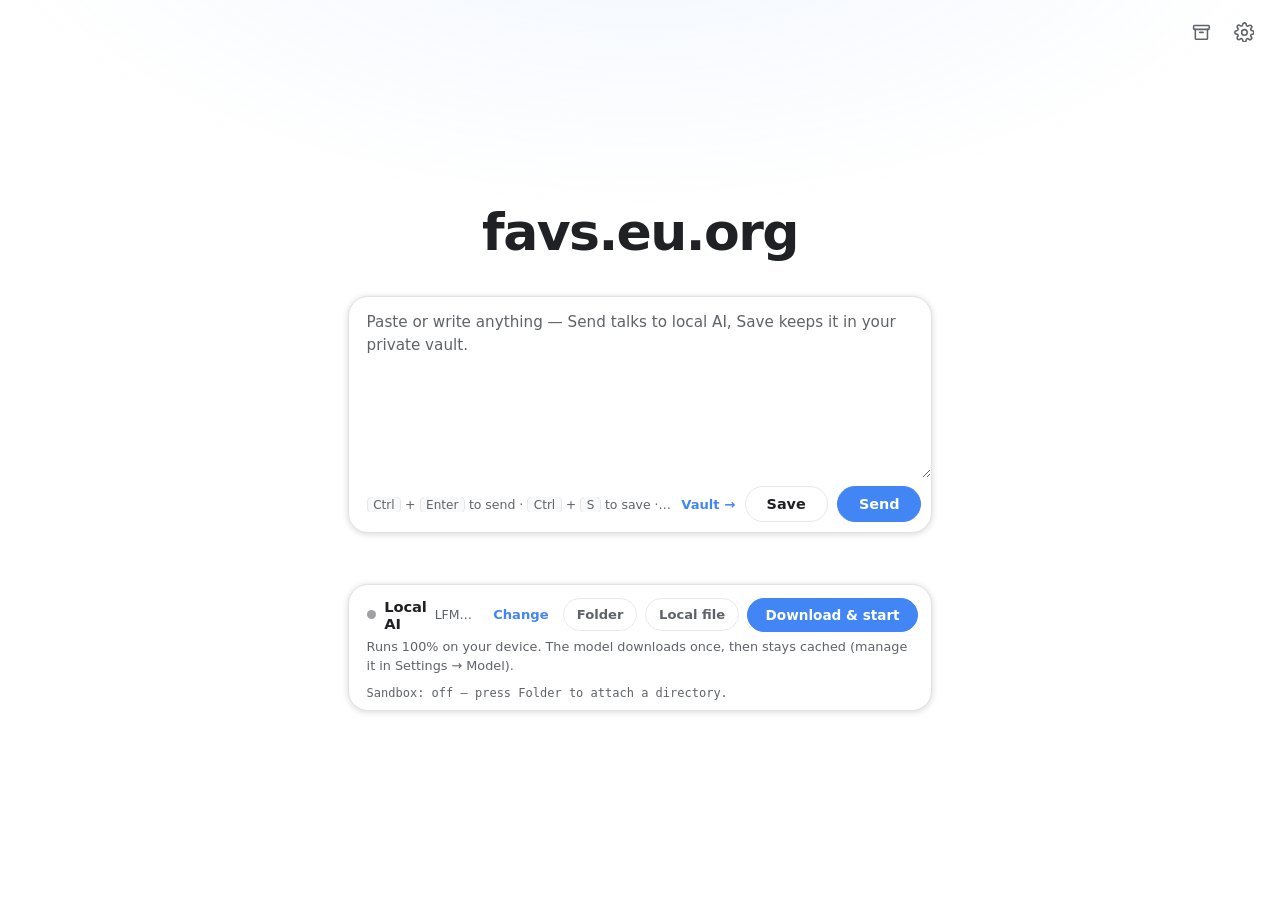
==== index.html @ a2b136e7 "Model cache manager in Settings plus local .gguf file loading" ====
<!DOCTYPE html>
<html lang="en">
<head>
<meta charset="UTF-8">
<meta name="viewport" content="width=device-width, initial-scale=1.0">
<title>FAVS</title>
<meta name="color-scheme" content="light dark">
<meta name="description" content="FAVS — private pastebin with vault and local-only AI. Everything stays in your browser.">
<meta name="theme-color" media="(prefers-color-scheme: light)" content="#ffffff">
<meta name="theme-color" media="(prefers-color-scheme: dark)" content="#202124">
<link rel="manifest" href="manifest.webmanifest">
<link rel="apple-touch-icon" href="icons/icon-192.png">
<link rel="icon" href="data:image/svg+xml,%3Csvg xmlns='http://www.w3.org/2000/svg' viewBox='0 0 32 32'%3E%3Crect width='32' height='32' rx='8' fill='%234285f4'/%3E%3Ctext x='16' y='22' font-family='system-ui,sans-serif' font-size='18' font-weight='700' fill='white' text-anchor='middle'%3EF%3C/text%3E%3C/svg%3E">
<script>
  // Apply saved theme before CSS to avoid a flash. Keep in sync with app.js.
  try {
    var s = JSON.parse(localStorage.getItem('favs.settings.v1') || '{}');
    if (s.theme === 'light' || s.theme === 'dark') document.documentElement.setAttribute('data-theme', s.theme);
  } catch (e) {}
</script>
<link rel="stylesheet" href="styles.css?v=9">
</head>
<body class="home">
  <div class="topbar">
    <a class="icon-btn" href="vault.html" title="Vault — saved clips" aria-label="Vault — saved clips"><svg viewBox="0 0 24 24" fill="none" stroke="currentColor" stroke-width="1.8" stroke-linecap="round" stroke-linejoin="round" aria-hidden="true"><rect x="3" y="4" width="18" height="4.5" rx="1"/><path d="M5 8.5V19a1 1 0 0 0 1 1h12a1 1 0 0 0 1-1V8.5"/><path d="M10 12h4"/></svg></a>
    <a class="icon-btn" href="settings.html" title="Settings" aria-label="Settings"><svg viewBox="0 0 24 24" fill="none" stroke="currentColor" stroke-width="1.8" stroke-linecap="round" stroke-linejoin="round" aria-hidden="true"><circle cx="12" cy="12" r="3.2"/><path d="M19.4 15a1.7 1.7 0 0 0 .34 1.87l.06.06a2 2 0 1 1-2.83 2.83l-.06-.06a1.7 1.7 0 0 0-1.87-.34 1.7 1.7 0 0 0-1 1.55V21a2 2 0 1 1-4 0v-.09a1.7 1.7 0 0 0-1.11-1.55 1.7 1.7 0 0 0-1.87.34l-.06.06a2 2 0 1 1-2.83-2.83l.06-.06A1.7 1.7 0 0 0 4.6 15a1.7 1.7 0 0 0-1.55-1H3a2 2 0 1 1 0-4h.09A1.7 1.7 0 0 0 4.6 8.89a1.7 1.7 0 0 0-.34-1.87l-.06-.06a2 2 0 1 1 2.83-2.83l.06.06a1.7 1.7 0 0 0 1.87.34h.11A1.7 1.7 0 0 0 10.11 3V3a2 2 0 1 1 4 0v.09c0 .68.4 1.3 1 1.55.62.26 1.34.11 1.87-.34l.06-.06a2 2 0 1 1 2.83 2.83l-.06.06a1.7 1.7 0 0 0-.34 1.87v.11c.26.62.88 1 1.55 1H21a2 2 0 1 1 0 4h-.09c-.68 0-1.3.4-1.51 1Z"/></svg></a>
  </div>
  <h1 class="site-title" id="siteTitle">favs.eu.org</h1>
  <section class="composer" aria-label="Text box">
    <textarea id="composerInput" rows="7" placeholder="Paste or write anything — Send talks to local AI, Save keeps it in your private vault." aria-label="Text box"></textarea>
    <div class="composer-foot">
      <span class="composer-hint"><kbd>Ctrl</kbd> + <kbd>Enter</kbd> to send &middot; <kbd>Ctrl</kbd> + <kbd>S</kbd> to save &middot; images &amp; files can be pasted too</span>
      <a class="composer-open" id="vaultOpen" href="vault.html">Vault &rarr;</a>
      <button type="button" class="composer-btn secondary" id="saveBtn">Save</button>
      <button type="button" class="composer-btn" id="sendBtn">Send</button>
    </div>
  </section>
  <p class="composer-status" id="composerStatus" role="status" aria-live="polite"></p>
  <section class="chat" aria-label="Local AI">
    <div class="chat-head">
      <div class="chat-title">
        <span class="chat-dot" id="chatDot" aria-hidden="true"></span>
        <strong>Local AI</strong>
        <span class="chat-model" id="chatModelLabel">loading…</span>
      </div>
      <div class="chat-head-actions">
        <a class="chat-model-link" href="settings.html#model">Change</a>
        <button type="button" class="chat-clear-btn" id="chatFolder" title="Attach a folder for the coding agent (runs bash locally in a sandbox)">Folder</button>
        <button type="button" class="chat-clear-btn" id="chatClear" hidden>Clear</button>
        <button type="button" class="chat-clear-btn" id="chatLocal" title="Load a .gguf file already on your computer (session only — pick all shards for split models)">Local file</button>
        <button type="button" class="chat-load-btn" id="chatLoad">Download &amp; start</button>
        <input type="file" id="chatLocalFile" accept=".gguf" multiple hidden>
      </div>
    </div>
    <p class="chat-sub" id="chatStatus" role="status" aria-live="polite">Runs 100% on your device. The model downloads once, then stays cached (manage it in Settings → Model).</p>
    <p class="agent-status" id="agentStatus" role="status" aria-live="polite">Sandbox: off — press Folder to attach a directory.</p>
    <div class="agent-term" id="agentTerm" hidden>
      <div class="agent-term-log" id="agentTermLog" aria-live="polite"></div>
      <div class="agent-term-row">
        <span class="agent-term-ps" aria-hidden="true">$</span>
        <input id="agentTermInput" type="text" placeholder="Run bash in the sandbox — no model involved" aria-label="Run bash in the sandbox" autocomplete="off" spellcheck="false">
        <button type="button" id="agentTermRun">Run</button>
      </div>
    </div>
    <div class="chat-progress" id="chatProgress" hidden><span id="chatProgressBar"></span></div>
    <div class="chat-messages" id="chatMessages" aria-live="polite"></div>
  </section>
  <script src="app.js?v=5"></script>
  <script type="module" src="agent.js?v=6"></script>
  <script type="module" src="chat.js?v=12"></script>
</body>
</html>
---- styles.css ----
/* FAVS shared styles — bump ?v= in HTML when editing (see AGENTS.md). */
:root {
  color-scheme: light dark;
  --bg: #ffffff;
  --text: #202124;
  --text-muted: #5f6368;
  --field-bg: #ffffff;
  --field-border: #dfe1e5;
  --field-text: #202124;
  --placeholder: #5f6368;
  --button-bg: #4285f4;
  --button-border: #4285f4;
  --button-text: #ffffff;
  --button-hover: #3367d6;
  --shadow: 0 1px 6px rgba(32, 33, 36, 0.18);
  --shadow-lg: 0 8px 28px rgba(32, 33, 36, 0.18);
  --focus-border: #4285f4;
  --focus-ring: rgba(66, 133, 244, 0.25);
  --card-bg: #f8f9fa;
  --card-border: #e6e8eb;
  --tile-bg: #ffffff;
  --tile-bg-hover: #eceef1;
  --tile-shadow: 0 2px 8px rgba(60, 64, 67, 0.2);
  --accent: #4285f4;
  --radius-pill: 999px;
  --ease: cubic-bezier(0.2, 0, 0, 1);
}

@media (prefers-color-scheme: dark) {
  :root {
    --bg: #202124;
    --text: #e8eaed;
    --text-muted: #9aa0a6;
    --field-bg: #303134;
    --field-border: #5f6368;
    --field-text: #e8eaed;
    --placeholder: #9aa0a6;
    --button-bg: #8ab4f8;
    --button-border: #8ab4f8;
    --button-text: #202124;
    --button-hover: #aecbfa;
    --shadow: 0 1px 6px rgba(0, 0, 0, 0.5);
    --shadow-lg: 0 12px 32px rgba(0, 0, 0, 0.5);
    --focus-border: #8ab4f8;
    --focus-ring: rgba(138, 180, 248, 0.28);
    --card-bg: #303134;
    --card-border: #5f6368;
    --tile-bg: #3b3c40;
    --tile-bg-hover: #4c4d52;
    --tile-shadow: 0 2px 8px rgba(0, 0, 0, 0.45);
    --accent: #8ab4f8;
  }
}

/* Explicit overrides win over system preference. */
html[data-theme="light"] {
  color-scheme: light;
  --bg: #ffffff;
  --text: #202124;
  --text-muted: #5f6368;
  --field-bg: #ffffff;
  --field-border: #dfe1e5;
  --field-text: #202124;
  --placeholder: #5f6368;
  --button-bg: #4285f4;
  --button-border: #4285f4;
  --button-text: #ffffff;
  --button-hover: #3367d6;
  --shadow: 0 1px 6px rgba(32, 33, 36, 0.18);
  --shadow-lg: 0 8px 28px rgba(32, 33, 36, 0.18);
  --focus-border: #4285f4;
  --focus-ring: rgba(66, 133, 244, 0.25);
  --card-bg: #f8f9fa;
  --card-border: #e6e8eb;
  --tile-bg: #ffffff;
  --tile-bg-hover: #eceef1;
  --tile-shadow: 0 2px 8px rgba(60, 64, 67, 0.2);
  --accent: #4285f4;
}

html[data-theme="dark"] {
  color-scheme: dark;
  --bg: #202124;
  --text: #e8eaed;
  --text-muted: #9aa0a6;
  --field-bg: #303134;
  --field-border: #5f6368;
  --field-text: #e8eaed;
  --placeholder: #9aa0a6;
  --button-bg: #8ab4f8;
  --button-border: #8ab4f8;
  --button-text: #202124;
  --button-hover: #aecbfa;
  --shadow: 0 1px 6px rgba(0, 0, 0, 0.5);
  --shadow-lg: 0 12px 32px rgba(0, 0, 0, 0.5);
  --focus-border: #8ab4f8;
  --focus-ring: rgba(138, 180, 248, 0.28);
  --card-bg: #303134;
  --card-border: #5f6368;
  --tile-bg: #3b3c40;
  --tile-bg-hover: #4c4d52;
  --tile-shadow: 0 2px 8px rgba(0, 0, 0, 0.45);
  --accent: #8ab4f8;
}

* { box-sizing: border-box; }

html, body { height: 100%; }

html { background-color: #ffffff; }

@media (prefers-color-scheme: dark) {
  html { background-color: #202124; }
}

html[data-theme="light"] { background-color: #ffffff; }
html[data-theme="dark"] { background-color: #202124; }

body {
  font-family: system-ui, -apple-system, "Segoe UI", Roboto, "Helvetica Neue", Arial, sans-serif;
  margin: 0;
  background-color: var(--bg);
  color: var(--text);
  -webkit-font-smoothing: antialiased;
  text-rendering: optimizeLegibility;
}

button, input, select { font: inherit; }

:focus-visible {
  outline: 2px solid var(--focus-border);
  outline-offset: 2px;
}

/* ---- Main (start) page ---- */
.home {
  display: flex;
  flex-direction: column;
  align-items: center;
  justify-content: center;
  min-height: 100vh;
  min-height: 100dvh;
  padding: 4rem 1rem 3rem;
  position: relative;
  overflow-x: clip;
}

.home::before {
  content: "";
  position: fixed;
  inset: 0;
  pointer-events: none;
  background: radial-gradient(60rem 30rem at 50% -8rem, rgba(66, 133, 244, 0.09), transparent 70%);
  z-index: 0;
}

html[data-theme="dark"] .home::before,
html:not([data-theme]) .home::before {
  background: radial-gradient(60rem 30rem at 50% -8rem, rgba(138, 180, 248, 0.12), transparent 70%);
}

@media (prefers-color-scheme: dark) {
  html:not([data-theme]) .home::before {
    background: radial-gradient(60rem 30rem at 50% -8rem, rgba(138, 180, 248, 0.12), transparent 70%);
  }
}

.home > * { position: relative; z-index: 1; }

.topbar {
  position: fixed;
  top: 0;
  right: 0;
  display: flex;
  align-items: center;
  gap: 0.15rem;
  padding: 0.75rem 1rem;
}

.icon-btn {
  display: inline-flex;
  align-items: center;
  justify-content: center;
  width: 2.5rem;
  height: 2.5rem;
  border-radius: 50%;
  border: 1px solid transparent;
  background: transparent;
  color: var(--text-muted);
  text-decoration: none;
  cursor: pointer;
  transition: background 0.18s var(--ease), border-color 0.18s var(--ease), color 0.18s var(--ease), transform 0.18s var(--ease);
}

.icon-btn:hover {
  background: var(--card-bg);
  border-color: var(--card-border);
  color: var(--text);
  transform: rotate(24deg);
}

.icon-btn:active { transform: rotate(24deg) scale(0.94); }

.icon-btn svg {
  width: 1.3rem;
  height: 1.3rem;
  display: block;
}

.site-title {
  font-size: clamp(2.4rem, 6vw, 3.25rem);
  margin: 0 0 1.75rem;
  font-weight: 750;
  letter-spacing: -0.03em;
  line-height: 1.05;
  color: var(--text);
  text-align: center;
  text-wrap: balance;
}

.search-row {
  display: flex;
  align-items: stretch;
  width: min(92vw, 584px);
  background: var(--field-bg);
  border: 1px solid var(--field-border);
  border-radius: var(--radius-pill);
  box-shadow: var(--shadow);
  overflow: clip;
  transition: border-color 0.18s var(--ease), box-shadow 0.18s var(--ease);
}

.search-row:hover { box-shadow: var(--shadow-lg); }

.search-row:focus-within {
  border-color: var(--focus-border);
  box-shadow: var(--shadow-lg), 0 0 0 4px var(--focus-ring);
}

.search-icon {
  display: inline-flex;
  align-items: center;
  padding-left: 1.15rem;
  padding-right: 0.15rem;
  color: var(--placeholder);
  flex: none;
}

.search-icon svg { width: 1.1rem; height: 1.1rem; display: block; }

.search-row input {
  flex: 1;
  min-width: 0;
  padding: 0.85rem 1rem 0.85rem 0.65rem;
  font-size: 1rem;
  color: var(--field-text);
  background: transparent;
  border: none;
  outline: none;
}

.search-row input:focus { outline: none; }
.search-row input:focus-visible { outline: none; }

.search-row input::placeholder { color: var(--placeholder); opacity: 1; }

.engine-select {
  border: none;
  border-left: 1px solid var(--field-border);
  background: transparent;
  color: var(--text-muted);
  font-size: 0.9rem;
  font-weight: 500;
  padding: 0 0.75rem;
  margin: 0.45rem 0;
  max-width: 8.5rem;
  outline: none;
  cursor: pointer;
}

.engine-select:hover { color: var(--field-text); }

.engine-select[hidden] { display: none; }

.search-row button {
  padding: 0 1.5rem;
  margin: 0.3rem 0.3rem 0.3rem 0.25rem;
  border: 1px solid var(--button-border);
  background: var(--button-bg);
  color: var(--button-text);
  border-radius: var(--radius-pill);
  cursor: pointer;
  font-size: 0.95rem;
  font-weight: 600;
  letter-spacing: 0.01em;
  white-space: nowrap;
  transition: background 0.18s var(--ease), transform 0.12s var(--ease), filter 0.18s var(--ease);
}

.search-row button:hover { background: var(--button-hover); border-color: var(--button-hover); }
.search-row button:active { transform: scale(0.97); }

.bookmarks {
  display: flex;
  flex-wrap: wrap;
  justify-content: center;
  align-items: flex-start;
  gap: 1rem 0.5rem;
  width: min(92vw, 760px);
  margin-top: 2rem;
  --bookmark-icon-size: 32px;
  --bookmark-text-size: 12px;
}

.bookmark-wrap {
  position: relative;
}

.bookmark {
  display: flex;
  flex-direction: column;
  align-items: center;
  gap: 0.5rem;
  width: 6rem;
  padding: 0.35rem 0.25rem;
  border-radius: 12px;
  color: var(--text);
  text-decoration: none;
  font-size: var(--bookmark-text-size, 12px);
  font-weight: 400;
  line-height: 1.35;
  text-align: center;
  border: 1px solid transparent;
  background: transparent;
  cursor: pointer;
  font-family: inherit;
  transition: background 0.18s var(--ease), border-color 0.18s var(--ease), transform 0.12s var(--ease);
}

.bookmark:hover {
  background: transparent;
  border-color: transparent;
}

.bookmark:active { transform: scale(0.97); }

.bookmark img {
  width: calc(var(--bookmark-icon-size, 32px) + 28px);
  height: calc(var(--bookmark-icon-size, 32px) + 28px);
  padding: 14px;
  border-radius: 16px;
  background: var(--tile-bg);
  border: none;
  box-shadow: var(--tile-shadow);
  object-fit: contain;
  transition: background 0.18s var(--ease), transform 0.15s var(--ease);
}

.bookmark:hover img { background: var(--tile-bg-hover); }
.bookmark:active img { transform: scale(0.95); }

.bookmark span {
  max-width: 100%;
  display: -webkit-box;
  -webkit-line-clamp: 2;
  -webkit-box-orient: vertical;
  white-space: normal;
  overflow: hidden;
  text-overflow: ellipsis;
  overflow-wrap: break-word;
  min-height: calc(var(--bookmark-text-size, 12px) * 1.35 * 2);
}

.bookmark-add { color: var(--text-muted); }
.bookmark-add:hover { color: var(--text); }

.bookmark-add .bookmark-add-icon {
  display: inline-flex;
  align-items: center;
  justify-content: center;
  width: calc(var(--bookmark-icon-size, 32px) + 28px);
  height: calc(var(--bookmark-icon-size, 32px) + 28px);
  border-radius: 16px;
  background: transparent;
  border: 1.5px dashed var(--card-border);
  font-size: 1.3rem;
  font-weight: 300;
  line-height: 1;
  color: inherit;
  transition: border-color 0.18s var(--ease), background 0.18s var(--ease);
}

.bookmark-add:hover .bookmark-add-icon {
  border-color: var(--accent);
  background: var(--tile-bg);
}

.bookmark-menu {
  position: absolute;
  top: 0;
  right: 10px;
  display: none;
  align-items: center;
  justify-content: center;
  width: 1.6rem;
  height: 1.6rem;
  border-radius: 50%;
  border: 1px solid var(--card-border);
  background: var(--field-bg);
  box-shadow: var(--shadow);
  color: var(--text-muted);
  font-size: 0.85rem;
  line-height: 1;
  cursor: pointer;
  padding: 0;
  transition: color 0.15s var(--ease), transform 0.15s var(--ease);
}

.bookmark-wrap:hover .bookmark-menu,
.bookmark-wrap:focus-within .bookmark-menu { display: inline-flex; }

.bookmark-menu:hover { color: var(--text); transform: scale(1.08); }

/* ---- Bookmark add/edit modal (start page) ---- */
.modal-backdrop {
  position: fixed;
  inset: 0;
  display: flex;
  align-items: center;
  justify-content: center;
  padding: 1rem;
  background: rgba(15, 18, 25, 0.5);
  backdrop-filter: blur(6px);
  -webkit-backdrop-filter: blur(6px);
  z-index: 50;
  animation: backdrop-in 0.2s var(--ease);
}

.modal-backdrop[hidden] { display: none; }

.modal {
  width: min(92vw, 420px);
  background: var(--bg);
  color: var(--text);
  border: 1px solid var(--card-border);
  border-radius: 20px;
  box-shadow: var(--shadow-lg);
  padding: 1.5rem;
  animation: modal-in 0.24s var(--ease);
}

@keyframes backdrop-in { from { opacity: 0; } to { opacity: 1; } }
@keyframes modal-in {
  from { opacity: 0; transform: translateY(10px) scale(0.98); }
  to { opacity: 1; transform: none; }
}

@media (prefers-reduced-motion: reduce) {
  .modal-backdrop, .modal, .bookmark, .icon-btn, .search-row button { animation: none; transition: none; }
}

.modal h2 { margin: 0 0 1.1rem; font-size: 1.15rem; letter-spacing: -0.01em; }

.modal-field { margin-bottom: 1rem; }

.modal-field label {
  display: block;
  font-weight: 600;
  font-size: 0.85rem;
  margin-bottom: 0.4rem;
}

.modal-field input {
  width: 100%;
  padding: 0.65rem 0.85rem;
  font-size: 0.95rem;
  border-radius: 12px;
  border: 1px solid var(--field-border);
  background: var(--field-bg);
  color: var(--field-text);
  outline: none;
  transition: border-color 0.15s var(--ease), box-shadow 0.15s var(--ease);
}

.modal-field input:focus { border-color: var(--focus-border); box-shadow: 0 0 0 3px var(--focus-ring); }

.modal-error {
  margin: 0 0 0.75rem;
  font-size: 0.85rem;
  color: #d93025;
}

.modal-error[hidden] { display: none; }

.modal-actions { display: flex; align-items: center; gap: 0.6rem; margin-top: 1.1rem; }

.modal-spacer { flex: 1; }

.modal .btn {
  display: inline-block;
  border: 1px solid var(--button-border);
  background: var(--button-bg);
  color: var(--button-text);
  border-radius: 12px;
  padding: 0.6rem 1.15rem;
  font-size: 0.92rem;
  font-weight: 600;
  cursor: pointer;
  transition: filter 0.15s var(--ease), transform 0.12s var(--ease), background 0.15s var(--ease);
}

.modal .btn:hover { filter: brightness(0.96); }
.modal .btn:active { transform: scale(0.97); }

.modal .btn.secondary {
  background: transparent;
  color: var(--text);
  border-color: var(--card-border);
}

.modal .btn.secondary:hover { background: var(--card-bg); }

.modal .btn.danger {
  background: transparent;
  color: #d93025;
  border-color: rgba(217, 48, 37, 0.5);
}

.modal .btn.danger:hover { background: rgba(217, 48, 37, 0.1); border-color: #d93025; }

/* ---- Quick-save clip box (start page) ---- */
.clip-saver {
  width: min(92vw, 584px);
  margin-top: 1.5rem;
  background: var(--field-bg);
  border: 1px solid var(--field-border);
  border-radius: 20px;
  box-shadow: var(--shadow);
  overflow: clip;
  transition: border-color 0.18s var(--ease), box-shadow 0.18s var(--ease);
}

.clip-saver:hover { box-shadow: var(--shadow-lg); }

.clip-saver:focus-within {
  border-color: var(--focus-border);
  box-shadow: var(--shadow-lg), 0 0 0 4px var(--focus-ring);
}

.clip-saver textarea {
  display: block;
  width: 100%;
  min-height: 132px;
  padding: 0.9rem 1.1rem 0.5rem;
  font: inherit;
  font-size: 0.95rem;
  line-height: 1.5;
  color: var(--field-text);
  background: transparent;
  border: none;
  outline: none;
  resize: vertical;
}

.clip-saver textarea::placeholder { color: var(--placeholder); opacity: 1; }

.clip-saver-foot {
  display: flex;
  align-items: center;
  gap: 0.75rem;
  padding: 0.5rem 0.6rem 0.6rem 1.1rem;
}

.clip-hint {
  flex: 1;
  min-width: 0;
  font-size: 0.78rem;
  color: var(--text-muted);
  white-space: nowrap;
  overflow: hidden;
  text-overflow: ellipsis;
}

.clip-hint kbd {
  font-family: inherit;
  font-size: 0.75rem;
  background: var(--card-bg);
  border: 1px solid var(--card-border);
  border-radius: 6px;
  padding: 0.05rem 0.35rem;
}

.clip-saver-foot .clip-open {
  font-size: 0.82rem;
  font-weight: 600;
  color: var(--accent);
  text-decoration: none;
  white-space: nowrap;
}

.clip-saver-foot .clip-open:hover { text-decoration: underline; }

.clip-save-btn {
  padding: 0.55rem 1.3rem;
  border: 1px solid var(--button-border);
  background: var(--button-bg);
  color: var(--button-text);
  border-radius: var(--radius-pill);
  cursor: pointer;
  font-size: 0.9rem;
  font-weight: 600;
  white-space: nowrap;
  transition: background 0.18s var(--ease), transform 0.12s var(--ease);
}

.clip-save-btn:hover { background: var(--button-hover); border-color: var(--button-hover); }
.clip-save-btn:active { transform: scale(0.97); }
.clip-save-btn:disabled { opacity: 0.6; cursor: default; }

.clip-status {
  min-height: 1.25rem;
  margin: 0.45rem 0 0;
  font-size: 0.82rem;
  color: var(--text-muted);
  text-align: center;
}

.clip-status.ok { color: #1e8e3e; }
.clip-status.err { color: #d93025; }

/* ---- Local AI chat (start page) ---- */
.chat {
  width: min(92vw, 584px);
  margin-top: 1.5rem;
  background: var(--field-bg);
  border: 1px solid var(--field-border);
  border-radius: 20px;
  box-shadow: var(--shadow);
  overflow: clip;
  transition: border-color 0.18s var(--ease), box-shadow 0.18s var(--ease);
}

.chat:hover { box-shadow: var(--shadow-lg); }

.chat:focus-within {
  border-color: var(--focus-border);
  box-shadow: var(--shadow-lg), 0 0 0 4px var(--focus-ring);
}

.chat [hidden] { display: none !important; }

.chat-head {
  display: flex;
  align-items: center;
  gap: 0.75rem;
  padding: 0.8rem 0.8rem 0.4rem 1.1rem;
}

.chat-title {
  flex: 1;
  min-width: 0;
  display: flex;
  align-items: center;
  gap: 0.5rem;
  font-size: 0.92rem;
}

.chat-title strong { font-weight: 650; letter-spacing: -0.01em; }

.chat-model {
  font-size: 0.78rem;
  color: var(--text-muted);
  white-space: nowrap;
  overflow: hidden;
  text-overflow: ellipsis;
}

.chat-dot {
  flex: none;
  width: 0.6rem;
  height: 0.6rem;
  border-radius: 50%;
  background: var(--text-muted);
  opacity: 0.6;
}

.chat-dot[data-state="loading"],
.chat-dot[data-state="busy"] {
  background: #f9ab00;
  opacity: 1;
  animation: chat-pulse 1.1s ease-in-out infinite;
}

.chat-dot[data-state="ready"] { background: #1e8e3e; opacity: 1; }

@keyframes chat-pulse {
  0%, 100% { transform: scale(1); opacity: 1; }
  50% { transform: scale(0.72); opacity: 0.55; }
}

.chat-head-actions { display: flex; align-items: center; gap: 0.5rem; flex: none; }

.chat-load-btn {
  padding: 0.5rem 1.1rem;
  border: 1px solid var(--button-border);
  background: var(--button-bg);
  color: var(--button-text);
  border-radius: var(--radius-pill);
  cursor: pointer;
  font-size: 0.85rem;
  font-weight: 600;
  white-space: nowrap;
  transition: background 0.18s var(--ease), transform 0.12s var(--ease);
}

.chat-load-btn:hover:not(:disabled) { background: var(--button-hover); border-color: var(--button-hover); }
.chat-load-btn:active:not(:disabled) { transform: scale(0.97); }
.chat-load-btn:disabled { opacity: 0.65; cursor: default; }

.chat-clear-btn {
  padding: 0.5rem 0.8rem;
  border: 1px solid var(--card-border);
  background: transparent;
  color: var(--text-muted);
  border-radius: var(--radius-pill);
  cursor: pointer;
  font-size: 0.82rem;
  font-weight: 600;
  white-space: nowrap;
  transition: background 0.15s var(--ease), color 0.15s var(--ease);
}

.chat-clear-btn:hover { background: var(--card-bg); color: var(--text); }

.chat-sub {
  margin: 0;
  padding: 0 1.1rem 0.6rem;
  font-size: 0.8rem;
  color: var(--text-muted);
  line-height: 1.45;
}

.chat-sub.ok { color: #1e8e3e; }
.chat-sub.err { color: #d93025; }

.chat-progress {
  height: 4px;
  margin: 0 1.1rem 0.6rem;
  border-radius: 999px;
  background: var(--card-bg);
  overflow: hidden;
}

.chat-progress span {
  display: block;
  height: 100%;
  width: 0;
  border-radius: inherit;
  background: var(--accent);
  transition: width 0.2s var(--ease);
}

.chat-messages {
  display: flex;
  flex-direction: column;
  gap: 0.55rem;
  max-height: 22rem;
  overflow-y: auto;
  padding: 0.2rem 1.1rem 0.7rem;
}

.chat-messages:empty { display: none; }

.chat-msg {
  max-width: 88%;
  padding: 0.55rem 0.85rem;
  border-radius: 14px;
  font-size: 0.9rem;
  line-height: 1.5;
  white-space: pre-wrap;
  overflow-wrap: break-word;
}

.chat-msg.user {
  align-self: flex-end;
  background: var(--accent);
  color: #fff;
  border-bottom-right-radius: 4px;
}

html[data-theme="dark"] .chat-msg.user { color: #202124; }

@media (prefers-color-scheme: dark) {
  html:not([data-theme]) .chat-msg.user { color: #202124; }
}

.chat-msg.assistant {
  align-self: flex-start;
  background: var(--card-bg);
  color: var(--text);
  border: 1px solid var(--card-border);
  border-bottom-left-radius: 4px;
}

.chat-msg.error {
  align-self: flex-start;
  background: transparent;
  color: #d93025;
  border: 1px solid rgba(217, 48, 37, 0.5);
}

.chat-row {
  display: flex;
  align-items: stretch;
  gap: 0.25rem;
  margin: 0 0.6rem 0.6rem 1.1rem;
  background: var(--card-bg);
  border: 1px solid var(--card-border);
  border-radius: var(--radius-pill);
  overflow: clip;
  transition: border-color 0.18s var(--ease), box-shadow 0.18s var(--ease);
}

.chat-row:focus-within {
  border-color: var(--focus-border);
  box-shadow: 0 0 0 3px var(--focus-ring);
}

.chat-row input {
  flex: 1;
  min-width: 0;
  padding: 0.65rem 0.4rem 0.65rem 1rem;
  font-size: 0.92rem;
  color: var(--field-text);
  background: transparent;
  border: none;
  outline: none;
}

.chat-row input::placeholder { color: var(--placeholder); opacity: 1; }

.chat-row button {
  padding: 0 1.3rem;
  margin: 0.25rem 0.25rem 0.25rem 0;
  border: 1px solid var(--button-border);
  background: var(--button-bg);
  color: var(--button-text);
  border-radius: var(--radius-pill);
  cursor: pointer;
  font-size: 0.88rem;
  font-weight: 600;
  white-space: nowrap;
  transition: background 0.18s var(--ease), transform 0.12s var(--ease);
}

.chat-row button:hover:not(:disabled) { background: var(--button-hover); border-color: var(--button-hover); }
.chat-row button:active:not(:disabled) { transform: scale(0.97); }
.chat-row button:disabled { opacity: 0.55; cursor: default; }
.chat-row button.stop { background: transparent; color: #d93025; border-color: rgba(217, 48, 37, 0.5); }
.chat-row button.stop:hover:not(:disabled) { background: rgba(217, 48, 37, 0.1); border-color: #d93025; }

@media (prefers-reduced-motion: reduce) {
  .chat-dot[data-state="loading"], .chat-dot[data-state="busy"] { animation: none; }
}

/* ---- Unified composer (text box with Send / Save) ---- */
.composer {
  width: min(92vw, 584px);
  margin-top: 0.5rem;
  background: var(--field-bg);
  border: 1px solid var(--field-border);
  border-radius: 20px;
  box-shadow: var(--shadow);
  overflow: clip;
  transition: border-color 0.18s var(--ease), box-shadow 0.18s var(--ease);
}

.composer:hover { box-shadow: var(--shadow-lg); }

.composer:focus-within {
  border-color: var(--focus-border);
  box-shadow: var(--shadow-lg), 0 0 0 4px var(--focus-ring);
}

.composer textarea {
  display: block;
  width: 100%;
  min-height: 168px;
  padding: 0.9rem 1.1rem 0.5rem;
  font: inherit;
  font-size: 0.95rem;
  line-height: 1.5;
  color: var(--field-text);
  background: transparent;
  border: none;
  outline: none;
  resize: vertical;
}

.composer textarea::placeholder { color: var(--placeholder); opacity: 1; }

.composer-foot {
  display: flex;
  align-items: center;
  gap: 0.6rem;
  padding: 0.5rem 0.6rem 0.6rem 1.1rem;
}

.composer-hint {
  flex: 1;
  min-width: 0;
  font-size: 0.78rem;
  color: var(--text-muted);
  white-space: nowrap;
  overflow: hidden;
  text-overflow: ellipsis;
}

.composer-hint kbd {
  font-family: inherit;
  font-size: 0.75rem;
  background: var(--card-bg);
  border: 1px solid var(--card-border);
  border-radius: 6px;
  padding: 0.05rem 0.35rem;
}

.composer-foot .composer-open {
  font-size: 0.82rem;
  font-weight: 600;
  color: var(--accent);
  text-decoration: none;
  white-space: nowrap;
}

.composer-foot .composer-open:hover { text-decoration: underline; }

.composer-btn {
  padding: 0.55rem 1.3rem;
  border: 1px solid var(--button-border);
  background: var(--button-bg);
  color: var(--button-text);
  border-radius: var(--radius-pill);
  cursor: pointer;
  font-size: 0.9rem;
  font-weight: 600;
  white-space: nowrap;
  transition: background 0.18s var(--ease), transform 0.12s var(--ease);
}

.composer-btn:hover { background: var(--button-hover); border-color: var(--button-hover); }
.composer-btn:active { transform: scale(0.97); }
.composer-btn:disabled { opacity: 0.6; cursor: default; }

.composer-btn.secondary {
  background: transparent;
  color: var(--text);
  border-color: var(--card-border);
}

.composer-btn.secondary:hover { background: var(--card-bg); border-color: var(--card-border); }

.composer-btn.stop {
  background: transparent;
  color: #d93025;
  border-color: rgba(217, 48, 37, 0.5);
}

.composer-btn.stop:hover { background: rgba(217, 48, 37, 0.1); border-color: #d93025; }

.composer-status {
  min-height: 1.25rem;
  margin: 0.45rem 0 0;
  font-size: 0.82rem;
  color: var(--text-muted);
  text-align: center;
}

.composer-status.ok { color: #1e8e3e; }
.composer-status.err { color: #d93025; }

.chat-model-link {
  font-size: 0.82rem;
  font-weight: 600;
  color: var(--accent);
  text-decoration: none;
  white-space: nowrap;
  padding: 0.5rem 0.4rem;
}

.chat-model-link:hover { text-decoration: underline; }

.chat-use-btn {
  margin-top: 0.45rem;
  padding: 0.3rem 0.8rem;
  border: 1px solid var(--card-border);
  background: var(--field-bg);
  color: var(--text);
  border-radius: var(--radius-pill);
  cursor: pointer;
  font-size: 0.78rem;
  font-weight: 600;
  transition: background 0.15s var(--ease), border-color 0.15s var(--ease);
}

.chat-use-btn:hover { background: var(--bg); border-color: var(--focus-border); }

/* ---- Agent tool calls (coding agent shell output) ---- */
.chat-msg.tool {
  align-self: stretch;
  max-width: 100%;
  background: var(--card-bg);
  color: var(--text);
  border: 1px solid var(--card-border);
  border-left: 3px solid var(--accent);
  border-bottom-left-radius: 4px;
}

.chat-tool-cmd {
  font-family: ui-monospace, SFMono-Regular, Menlo, Consolas, monospace;
  font-size: 0.8rem;
  font-weight: 600;
  white-space: pre-wrap;
  overflow-wrap: break-word;
  margin-bottom: 0.35rem;
}

.chat-tool-out {
  font-family: ui-monospace, SFMono-Regular, Menlo, Consolas, monospace;
  font-size: 0.76rem;
  line-height: 1.45;
  white-space: pre-wrap;
  overflow-wrap: break-word;
  max-height: 14rem;
  overflow-y: auto;
  color: var(--text-muted);
}

.chat-tool-out[data-ok="0"] { color: #d93025; }

.chat-tool-files {
  margin-top: 0.35rem;
  font-size: 0.76rem;
  font-weight: 600;
  color: #1e8e3e;
}

/* ---- Agent sandbox status + terminal console ---- */
.agent-status {
  margin: 0;
  padding: 0 1.1rem 0.5rem;
  font-family: ui-monospace, SFMono-Regular, Menlo, Consolas, monospace;
  font-size: 0.75rem;
  color: var(--text-muted);
  line-height: 1.45;
}

.agent-status.busy { color: #f9ab00; }
.agent-status.ok { color: #1e8e3e; }
.agent-status.err { color: #d93025; }

.agent-term {
  margin: 0 1.1rem 0.7rem;
  border: 1px solid var(--card-border);
  border-radius: 12px;
  background: #141518;
  overflow: clip;
}

.agent-term[hidden] { display: none; }

.agent-term-log {
  display: flex;
  flex-direction: column;
  gap: 0.3rem;
  max-height: 12rem;
  overflow-y: auto;
  padding: 0.6rem 0.75rem;
  font-family: ui-monospace, SFMono-Regular, Menlo, Consolas, monospace;
  font-size: 0.75rem;
  line-height: 1.45;
}

.agent-term-line { white-space: pre-wrap; overflow-wrap: break-word; color: #c9d1d9; }
.agent-term-line.cmd { color: #8ab4f8; font-weight: 600; }
.agent-term-line.out { color: #c9d1d9; }
.agent-term-line.err { color: #f28b82; }
.agent-term-line.files { color: #81c995; }
.agent-term-line.tag { color: #f9ab00; font-style: italic; }

.agent-term-row {
  display: flex;
  align-items: center;
  gap: 0.4rem;
  padding: 0.45rem 0.6rem;
  border-top: 1px solid #2a2c31;
}

.agent-term-ps { color: #8ab4f8; font-family: ui-monospace, Menlo, Consolas, monospace; font-weight: 700; }

.agent-term-row input {
  flex: 1;
  min-width: 0;
  padding: 0.4rem 0.2rem;
  font-family: ui-monospace, SFMono-Regular, Menlo, Consolas, monospace;
  font-size: 0.78rem;
  color: #e8eaed;
  background: transparent;
  border: none;
  outline: none;
}

.agent-term-row button {
  padding: 0.35rem 0.9rem;
  border: 1px solid #8ab4f8;
  background: #8ab4f8;
  color: #202124;
  border-radius: var(--radius-pill);
  cursor: pointer;
  font-size: 0.78rem;
  font-weight: 600;
}

.agent-term-row button:hover:not(:disabled) { background: #aecbfa; }
.agent-term-row button:disabled { opacity: 0.55; cursor: default; }
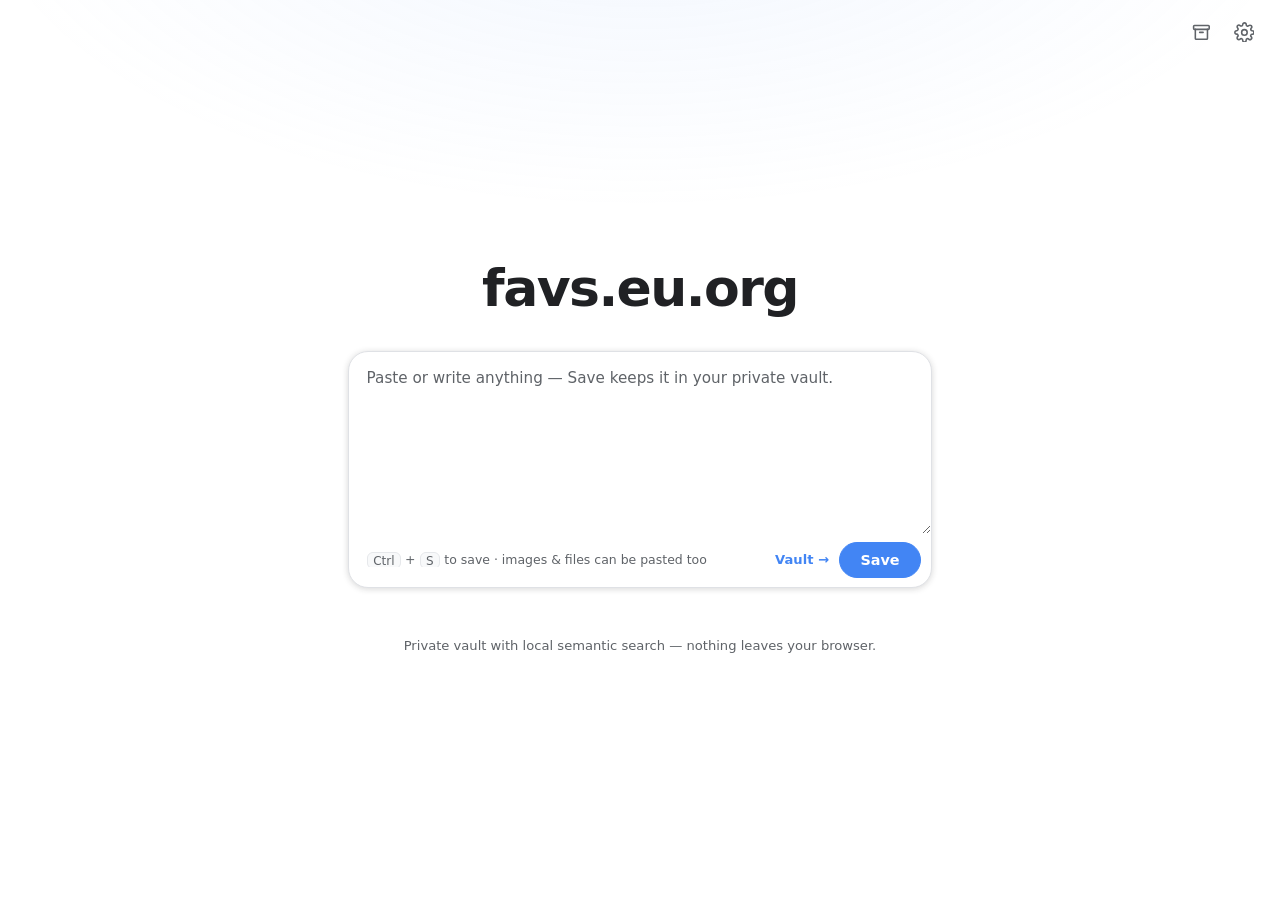
==== commit 899a3b2e: "Simplify to EmbeddingGemma semantic search; drop generative chat and agent" ====
--- a/index.html
+++ b/index.html
@@ -5,7 +5,7 @@
 <meta name="viewport" content="width=device-width, initial-scale=1.0">
 <title>FAVS</title>
 <meta name="color-scheme" content="light dark">
-<meta name="description" content="FAVS — private pastebin with vault and local-only AI. Everything stays in your browser.">
+<meta name="description" content="FAVS — private pastebin with vault and local semantic search. Everything stays in your browser.">
 <meta name="theme-color" media="(prefers-color-scheme: light)" content="#ffffff">
 <meta name="theme-color" media="(prefers-color-scheme: dark)" content="#202124">
 <link rel="manifest" href="manifest.webmanifest">
@@ -18,7 +18,7 @@
     if (s.theme === 'light' || s.theme === 'dark') document.documentElement.setAttribute('data-theme', s.theme);
   } catch (e) {}
 </script>
-<link rel="stylesheet" href="styles.css?v=9">
+<link rel="stylesheet" href="styles.css?v=10">
 </head>
 <body class="home">
   <div class="topbar">
@@ -27,46 +27,15 @@
   </div>
   <h1 class="site-title" id="siteTitle">favs.eu.org</h1>
   <section class="composer" aria-label="Text box">
-    <textarea id="composerInput" rows="7" placeholder="Paste or write anything — Send talks to local AI, Save keeps it in your private vault." aria-label="Text box"></textarea>
+    <textarea id="composerInput" rows="7" placeholder="Paste or write anything — Save keeps it in your private vault." aria-label="Text box"></textarea>
     <div class="composer-foot">
-      <span class="composer-hint"><kbd>Ctrl</kbd> + <kbd>Enter</kbd> to send &middot; <kbd>Ctrl</kbd> + <kbd>S</kbd> to save &middot; images &amp; files can be pasted too</span>
+      <span class="composer-hint"><kbd>Ctrl</kbd> + <kbd>S</kbd> to save &middot; images &amp; files can be pasted too</span>
       <a class="composer-open" id="vaultOpen" href="vault.html">Vault &rarr;</a>
-      <button type="button" class="composer-btn secondary" id="saveBtn">Save</button>
-      <button type="button" class="composer-btn" id="sendBtn">Send</button>
+      <button type="button" class="composer-btn" id="saveBtn">Save</button>
     </div>
   </section>
   <p class="composer-status" id="composerStatus" role="status" aria-live="polite"></p>
-  <section class="chat" aria-label="Local AI">
-    <div class="chat-head">
-      <div class="chat-title">
-        <span class="chat-dot" id="chatDot" aria-hidden="true"></span>
-        <strong>Local AI</strong>
-        <span class="chat-model" id="chatModelLabel">loading…</span>
-      </div>
-      <div class="chat-head-actions">
-        <a class="chat-model-link" href="settings.html#model">Change</a>
-        <button type="button" class="chat-clear-btn" id="chatFolder" title="Attach a folder for the coding agent (runs bash locally in a sandbox)">Folder</button>
-        <button type="button" class="chat-clear-btn" id="chatClear" hidden>Clear</button>
-        <button type="button" class="chat-clear-btn" id="chatLocal" title="Load a .gguf file already on your computer (session only — pick all shards for split models)">Local file</button>
-        <button type="button" class="chat-load-btn" id="chatLoad">Download &amp; start</button>
-        <input type="file" id="chatLocalFile" accept=".gguf" multiple hidden>
-      </div>
-    </div>
-    <p class="chat-sub" id="chatStatus" role="status" aria-live="polite">Runs 100% on your device. The model downloads once, then stays cached (manage it in Settings → Model).</p>
-    <p class="agent-status" id="agentStatus" role="status" aria-live="polite">Sandbox: off — press Folder to attach a directory.</p>
-    <div class="agent-term" id="agentTerm" hidden>
-      <div class="agent-term-log" id="agentTermLog" aria-live="polite"></div>
-      <div class="agent-term-row">
-        <span class="agent-term-ps" aria-hidden="true">$</span>
-        <input id="agentTermInput" type="text" placeholder="Run bash in the sandbox — no model involved" aria-label="Run bash in the sandbox" autocomplete="off" spellcheck="false">
-        <button type="button" id="agentTermRun">Run</button>
-      </div>
-    </div>
-    <div class="chat-progress" id="chatProgress" hidden><span id="chatProgressBar"></span></div>
-    <div class="chat-messages" id="chatMessages" aria-live="polite"></div>
-  </section>
-  <script src="app.js?v=5"></script>
-  <script type="module" src="agent.js?v=6"></script>
-  <script type="module" src="chat.js?v=12"></script>
+  <p class="home-note">Private vault with local semantic search — nothing leaves your browser.</p>
+  <script src="app.js?v=6"></script>
 </body>
 </html>
--- a/styles.css
+++ b/styles.css
@@ -218,652 +218,7 @@
   text-wrap: balance;
 }
 
-.search-row {
-  display: flex;
-  align-items: stretch;
-  width: min(92vw, 584px);
-  background: var(--field-bg);
-  border: 1px solid var(--field-border);
-  border-radius: var(--radius-pill);
-  box-shadow: var(--shadow);
-  overflow: clip;
-  transition: border-color 0.18s var(--ease), box-shadow 0.18s var(--ease);
-}
-
-.search-row:hover { box-shadow: var(--shadow-lg); }
-
-.search-row:focus-within {
-  border-color: var(--focus-border);
-  box-shadow: var(--shadow-lg), 0 0 0 4px var(--focus-ring);
-}
-
-.search-icon {
-  display: inline-flex;
-  align-items: center;
-  padding-left: 1.15rem;
-  padding-right: 0.15rem;
-  color: var(--placeholder);
-  flex: none;
-}
-
-.search-icon svg { width: 1.1rem; height: 1.1rem; display: block; }
-
-.search-row input {
-  flex: 1;
-  min-width: 0;
-  padding: 0.85rem 1rem 0.85rem 0.65rem;
-  font-size: 1rem;
-  color: var(--field-text);
-  background: transparent;
-  border: none;
-  outline: none;
-}
-
-.search-row input:focus { outline: none; }
-.search-row input:focus-visible { outline: none; }
-
-.search-row input::placeholder { color: var(--placeholder); opacity: 1; }
-
-.engine-select {
-  border: none;
-  border-left: 1px solid var(--field-border);
-  background: transparent;
-  color: var(--text-muted);
-  font-size: 0.9rem;
-  font-weight: 500;
-  padding: 0 0.75rem;
-  margin: 0.45rem 0;
-  max-width: 8.5rem;
-  outline: none;
-  cursor: pointer;
-}
-
-.engine-select:hover { color: var(--field-text); }
-
-.engine-select[hidden] { display: none; }
-
-.search-row button {
-  padding: 0 1.5rem;
-  margin: 0.3rem 0.3rem 0.3rem 0.25rem;
-  border: 1px solid var(--button-border);
-  background: var(--button-bg);
-  color: var(--button-text);
-  border-radius: var(--radius-pill);
-  cursor: pointer;
-  font-size: 0.95rem;
-  font-weight: 600;
-  letter-spacing: 0.01em;
-  white-space: nowrap;
-  transition: background 0.18s var(--ease), transform 0.12s var(--ease), filter 0.18s var(--ease);
-}
-
-.search-row button:hover { background: var(--button-hover); border-color: var(--button-hover); }
-.search-row button:active { transform: scale(0.97); }
-
-.bookmarks {
-  display: flex;
-  flex-wrap: wrap;
-  justify-content: center;
-  align-items: flex-start;
-  gap: 1rem 0.5rem;
-  width: min(92vw, 760px);
-  margin-top: 2rem;
-  --bookmark-icon-size: 32px;
-  --bookmark-text-size: 12px;
-}
-
-.bookmark-wrap {
-  position: relative;
-}
-
-.bookmark {
-  display: flex;
-  flex-direction: column;
-  align-items: center;
-  gap: 0.5rem;
-  width: 6rem;
-  padding: 0.35rem 0.25rem;
-  border-radius: 12px;
-  color: var(--text);
-  text-decoration: none;
-  font-size: var(--bookmark-text-size, 12px);
-  font-weight: 400;
-  line-height: 1.35;
-  text-align: center;
-  border: 1px solid transparent;
-  background: transparent;
-  cursor: pointer;
-  font-family: inherit;
-  transition: background 0.18s var(--ease), border-color 0.18s var(--ease), transform 0.12s var(--ease);
-}
-
-.bookmark:hover {
-  background: transparent;
-  border-color: transparent;
-}
-
-.bookmark:active { transform: scale(0.97); }
-
-.bookmark img {
-  width: calc(var(--bookmark-icon-size, 32px) + 28px);
-  height: calc(var(--bookmark-icon-size, 32px) + 28px);
-  padding: 14px;
-  border-radius: 16px;
-  background: var(--tile-bg);
-  border: none;
-  box-shadow: var(--tile-shadow);
-  object-fit: contain;
-  transition: background 0.18s var(--ease), transform 0.15s var(--ease);
-}
-
-.bookmark:hover img { background: var(--tile-bg-hover); }
-.bookmark:active img { transform: scale(0.95); }
-
-.bookmark span {
-  max-width: 100%;
-  display: -webkit-box;
-  -webkit-line-clamp: 2;
-  -webkit-box-orient: vertical;
-  white-space: normal;
-  overflow: hidden;
-  text-overflow: ellipsis;
-  overflow-wrap: break-word;
-  min-height: calc(var(--bookmark-text-size, 12px) * 1.35 * 2);
-}
-
-.bookmark-add { color: var(--text-muted); }
-.bookmark-add:hover { color: var(--text); }
-
-.bookmark-add .bookmark-add-icon {
-  display: inline-flex;
-  align-items: center;
-  justify-content: center;
-  width: calc(var(--bookmark-icon-size, 32px) + 28px);
-  height: calc(var(--bookmark-icon-size, 32px) + 28px);
-  border-radius: 16px;
-  background: transparent;
-  border: 1.5px dashed var(--card-border);
-  font-size: 1.3rem;
-  font-weight: 300;
-  line-height: 1;
-  color: inherit;
-  transition: border-color 0.18s var(--ease), background 0.18s var(--ease);
-}
-
-.bookmark-add:hover .bookmark-add-icon {
-  border-color: var(--accent);
-  background: var(--tile-bg);
-}
-
-.bookmark-menu {
-  position: absolute;
-  top: 0;
-  right: 10px;
-  display: none;
-  align-items: center;
-  justify-content: center;
-  width: 1.6rem;
-  height: 1.6rem;
-  border-radius: 50%;
-  border: 1px solid var(--card-border);
-  background: var(--field-bg);
-  box-shadow: var(--shadow);
-  color: var(--text-muted);
-  font-size: 0.85rem;
-  line-height: 1;
-  cursor: pointer;
-  padding: 0;
-  transition: color 0.15s var(--ease), transform 0.15s var(--ease);
-}
-
-.bookmark-wrap:hover .bookmark-menu,
-.bookmark-wrap:focus-within .bookmark-menu { display: inline-flex; }
-
-.bookmark-menu:hover { color: var(--text); transform: scale(1.08); }
-
-/* ---- Bookmark add/edit modal (start page) ---- */
-.modal-backdrop {
-  position: fixed;
-  inset: 0;
-  display: flex;
-  align-items: center;
-  justify-content: center;
-  padding: 1rem;
-  background: rgba(15, 18, 25, 0.5);
-  backdrop-filter: blur(6px);
-  -webkit-backdrop-filter: blur(6px);
-  z-index: 50;
-  animation: backdrop-in 0.2s var(--ease);
-}
-
-.modal-backdrop[hidden] { display: none; }
-
-.modal {
-  width: min(92vw, 420px);
-  background: var(--bg);
-  color: var(--text);
-  border: 1px solid var(--card-border);
-  border-radius: 20px;
-  box-shadow: var(--shadow-lg);
-  padding: 1.5rem;
-  animation: modal-in 0.24s var(--ease);
-}
-
-@keyframes backdrop-in { from { opacity: 0; } to { opacity: 1; } }
-@keyframes modal-in {
-  from { opacity: 0; transform: translateY(10px) scale(0.98); }
-  to { opacity: 1; transform: none; }
-}
-
-@media (prefers-reduced-motion: reduce) {
-  .modal-backdrop, .modal, .bookmark, .icon-btn, .search-row button { animation: none; transition: none; }
-}
-
-.modal h2 { margin: 0 0 1.1rem; font-size: 1.15rem; letter-spacing: -0.01em; }
-
-.modal-field { margin-bottom: 1rem; }
-
-.modal-field label {
-  display: block;
-  font-weight: 600;
-  font-size: 0.85rem;
-  margin-bottom: 0.4rem;
-}
-
-.modal-field input {
-  width: 100%;
-  padding: 0.65rem 0.85rem;
-  font-size: 0.95rem;
-  border-radius: 12px;
-  border: 1px solid var(--field-border);
-  background: var(--field-bg);
-  color: var(--field-text);
-  outline: none;
-  transition: border-color 0.15s var(--ease), box-shadow 0.15s var(--ease);
-}
-
-.modal-field input:focus { border-color: var(--focus-border); box-shadow: 0 0 0 3px var(--focus-ring); }
-
-.modal-error {
-  margin: 0 0 0.75rem;
-  font-size: 0.85rem;
-  color: #d93025;
-}
-
-.modal-error[hidden] { display: none; }
-
-.modal-actions { display: flex; align-items: center; gap: 0.6rem; margin-top: 1.1rem; }
-
-.modal-spacer { flex: 1; }
-
-.modal .btn {
-  display: inline-block;
-  border: 1px solid var(--button-border);
-  background: var(--button-bg);
-  color: var(--button-text);
-  border-radius: 12px;
-  padding: 0.6rem 1.15rem;
-  font-size: 0.92rem;
-  font-weight: 600;
-  cursor: pointer;
-  transition: filter 0.15s var(--ease), transform 0.12s var(--ease), background 0.15s var(--ease);
-}
-
-.modal .btn:hover { filter: brightness(0.96); }
-.modal .btn:active { transform: scale(0.97); }
-
-.modal .btn.secondary {
-  background: transparent;
-  color: var(--text);
-  border-color: var(--card-border);
-}
-
-.modal .btn.secondary:hover { background: var(--card-bg); }
-
-.modal .btn.danger {
-  background: transparent;
-  color: #d93025;
-  border-color: rgba(217, 48, 37, 0.5);
-}
-
-.modal .btn.danger:hover { background: rgba(217, 48, 37, 0.1); border-color: #d93025; }
-
-/* ---- Quick-save clip box (start page) ---- */
-.clip-saver {
-  width: min(92vw, 584px);
-  margin-top: 1.5rem;
-  background: var(--field-bg);
-  border: 1px solid var(--field-border);
-  border-radius: 20px;
-  box-shadow: var(--shadow);
-  overflow: clip;
-  transition: border-color 0.18s var(--ease), box-shadow 0.18s var(--ease);
-}
-
-.clip-saver:hover { box-shadow: var(--shadow-lg); }
-
-.clip-saver:focus-within {
-  border-color: var(--focus-border);
-  box-shadow: var(--shadow-lg), 0 0 0 4px var(--focus-ring);
-}
-
-.clip-saver textarea {
-  display: block;
-  width: 100%;
-  min-height: 132px;
-  padding: 0.9rem 1.1rem 0.5rem;
-  font: inherit;
-  font-size: 0.95rem;
-  line-height: 1.5;
-  color: var(--field-text);
-  background: transparent;
-  border: none;
-  outline: none;
-  resize: vertical;
-}
-
-.clip-saver textarea::placeholder { color: var(--placeholder); opacity: 1; }
-
-.clip-saver-foot {
-  display: flex;
-  align-items: center;
-  gap: 0.75rem;
-  padding: 0.5rem 0.6rem 0.6rem 1.1rem;
-}
-
-.clip-hint {
-  flex: 1;
-  min-width: 0;
-  font-size: 0.78rem;
-  color: var(--text-muted);
-  white-space: nowrap;
-  overflow: hidden;
-  text-overflow: ellipsis;
-}
-
-.clip-hint kbd {
-  font-family: inherit;
-  font-size: 0.75rem;
-  background: var(--card-bg);
-  border: 1px solid var(--card-border);
-  border-radius: 6px;
-  padding: 0.05rem 0.35rem;
-}
-
-.clip-saver-foot .clip-open {
-  font-size: 0.82rem;
-  font-weight: 600;
-  color: var(--accent);
-  text-decoration: none;
-  white-space: nowrap;
-}
-
-.clip-saver-foot .clip-open:hover { text-decoration: underline; }
-
-.clip-save-btn {
-  padding: 0.55rem 1.3rem;
-  border: 1px solid var(--button-border);
-  background: var(--button-bg);
-  color: var(--button-text);
-  border-radius: var(--radius-pill);
-  cursor: pointer;
-  font-size: 0.9rem;
-  font-weight: 600;
-  white-space: nowrap;
-  transition: background 0.18s var(--ease), transform 0.12s var(--ease);
-}
-
-.clip-save-btn:hover { background: var(--button-hover); border-color: var(--button-hover); }
-.clip-save-btn:active { transform: scale(0.97); }
-.clip-save-btn:disabled { opacity: 0.6; cursor: default; }
-
-.clip-status {
-  min-height: 1.25rem;
-  margin: 0.45rem 0 0;
-  font-size: 0.82rem;
-  color: var(--text-muted);
-  text-align: center;
-}
-
-.clip-status.ok { color: #1e8e3e; }
-.clip-status.err { color: #d93025; }
-
-/* ---- Local AI chat (start page) ---- */
-.chat {
-  width: min(92vw, 584px);
-  margin-top: 1.5rem;
-  background: var(--field-bg);
-  border: 1px solid var(--field-border);
-  border-radius: 20px;
-  box-shadow: var(--shadow);
-  overflow: clip;
-  transition: border-color 0.18s var(--ease), box-shadow 0.18s var(--ease);
-}
-
-.chat:hover { box-shadow: var(--shadow-lg); }
-
-.chat:focus-within {
-  border-color: var(--focus-border);
-  box-shadow: var(--shadow-lg), 0 0 0 4px var(--focus-ring);
-}
-
-.chat [hidden] { display: none !important; }
-
-.chat-head {
-  display: flex;
-  align-items: center;
-  gap: 0.75rem;
-  padding: 0.8rem 0.8rem 0.4rem 1.1rem;
-}
-
-.chat-title {
-  flex: 1;
-  min-width: 0;
-  display: flex;
-  align-items: center;
-  gap: 0.5rem;
-  font-size: 0.92rem;
-}
-
-.chat-title strong { font-weight: 650; letter-spacing: -0.01em; }
-
-.chat-model {
-  font-size: 0.78rem;
-  color: var(--text-muted);
-  white-space: nowrap;
-  overflow: hidden;
-  text-overflow: ellipsis;
-}
-
-.chat-dot {
-  flex: none;
-  width: 0.6rem;
-  height: 0.6rem;
-  border-radius: 50%;
-  background: var(--text-muted);
-  opacity: 0.6;
-}
-
-.chat-dot[data-state="loading"],
-.chat-dot[data-state="busy"] {
-  background: #f9ab00;
-  opacity: 1;
-  animation: chat-pulse 1.1s ease-in-out infinite;
-}
-
-.chat-dot[data-state="ready"] { background: #1e8e3e; opacity: 1; }
-
-@keyframes chat-pulse {
-  0%, 100% { transform: scale(1); opacity: 1; }
-  50% { transform: scale(0.72); opacity: 0.55; }
-}
-
-.chat-head-actions { display: flex; align-items: center; gap: 0.5rem; flex: none; }
-
-.chat-load-btn {
-  padding: 0.5rem 1.1rem;
-  border: 1px solid var(--button-border);
-  background: var(--button-bg);
-  color: var(--button-text);
-  border-radius: var(--radius-pill);
-  cursor: pointer;
-  font-size: 0.85rem;
-  font-weight: 600;
-  white-space: nowrap;
-  transition: background 0.18s var(--ease), transform 0.12s var(--ease);
-}
-
-.chat-load-btn:hover:not(:disabled) { background: var(--button-hover); border-color: var(--button-hover); }
-.chat-load-btn:active:not(:disabled) { transform: scale(0.97); }
-.chat-load-btn:disabled { opacity: 0.65; cursor: default; }
-
-.chat-clear-btn {
-  padding: 0.5rem 0.8rem;
-  border: 1px solid var(--card-border);
-  background: transparent;
-  color: var(--text-muted);
-  border-radius: var(--radius-pill);
-  cursor: pointer;
-  font-size: 0.82rem;
-  font-weight: 600;
-  white-space: nowrap;
-  transition: background 0.15s var(--ease), color 0.15s var(--ease);
-}
-
-.chat-clear-btn:hover { background: var(--card-bg); color: var(--text); }
-
-.chat-sub {
-  margin: 0;
-  padding: 0 1.1rem 0.6rem;
-  font-size: 0.8rem;
-  color: var(--text-muted);
-  line-height: 1.45;
-}
-
-.chat-sub.ok { color: #1e8e3e; }
-.chat-sub.err { color: #d93025; }
-
-.chat-progress {
-  height: 4px;
-  margin: 0 1.1rem 0.6rem;
-  border-radius: 999px;
-  background: var(--card-bg);
-  overflow: hidden;
-}
-
-.chat-progress span {
-  display: block;
-  height: 100%;
-  width: 0;
-  border-radius: inherit;
-  background: var(--accent);
-  transition: width 0.2s var(--ease);
-}
-
-.chat-messages {
-  display: flex;
-  flex-direction: column;
-  gap: 0.55rem;
-  max-height: 22rem;
-  overflow-y: auto;
-  padding: 0.2rem 1.1rem 0.7rem;
-}
-
-.chat-messages:empty { display: none; }
-
-.chat-msg {
-  max-width: 88%;
-  padding: 0.55rem 0.85rem;
-  border-radius: 14px;
-  font-size: 0.9rem;
-  line-height: 1.5;
-  white-space: pre-wrap;
-  overflow-wrap: break-word;
-}
-
-.chat-msg.user {
-  align-self: flex-end;
-  background: var(--accent);
-  color: #fff;
-  border-bottom-right-radius: 4px;
-}
-
-html[data-theme="dark"] .chat-msg.user { color: #202124; }
-
-@media (prefers-color-scheme: dark) {
-  html:not([data-theme]) .chat-msg.user { color: #202124; }
-}
-
-.chat-msg.assistant {
-  align-self: flex-start;
-  background: var(--card-bg);
-  color: var(--text);
-  border: 1px solid var(--card-border);
-  border-bottom-left-radius: 4px;
-}
-
-.chat-msg.error {
-  align-self: flex-start;
-  background: transparent;
-  color: #d93025;
-  border: 1px solid rgba(217, 48, 37, 0.5);
-}
-
-.chat-row {
-  display: flex;
-  align-items: stretch;
-  gap: 0.25rem;
-  margin: 0 0.6rem 0.6rem 1.1rem;
-  background: var(--card-bg);
-  border: 1px solid var(--card-border);
-  border-radius: var(--radius-pill);
-  overflow: clip;
-  transition: border-color 0.18s var(--ease), box-shadow 0.18s var(--ease);
-}
-
-.chat-row:focus-within {
-  border-color: var(--focus-border);
-  box-shadow: 0 0 0 3px var(--focus-ring);
-}
-
-.chat-row input {
-  flex: 1;
-  min-width: 0;
-  padding: 0.65rem 0.4rem 0.65rem 1rem;
-  font-size: 0.92rem;
-  color: var(--field-text);
-  background: transparent;
-  border: none;
-  outline: none;
-}
-
-.chat-row input::placeholder { color: var(--placeholder); opacity: 1; }
-
-.chat-row button {
-  padding: 0 1.3rem;
-  margin: 0.25rem 0.25rem 0.25rem 0;
-  border: 1px solid var(--button-border);
-  background: var(--button-bg);
-  color: var(--button-text);
-  border-radius: var(--radius-pill);
-  cursor: pointer;
-  font-size: 0.88rem;
-  font-weight: 600;
-  white-space: nowrap;
-  transition: background 0.18s var(--ease), transform 0.12s var(--ease);
-}
-
-.chat-row button:hover:not(:disabled) { background: var(--button-hover); border-color: var(--button-hover); }
-.chat-row button:active:not(:disabled) { transform: scale(0.97); }
-.chat-row button:disabled { opacity: 0.55; cursor: default; }
-.chat-row button.stop { background: transparent; color: #d93025; border-color: rgba(217, 48, 37, 0.5); }
-.chat-row button.stop:hover:not(:disabled) { background: rgba(217, 48, 37, 0.1); border-color: #d93025; }
-
-@media (prefers-reduced-motion: reduce) {
-  .chat-dot[data-state="loading"], .chat-dot[data-state="busy"] { animation: none; }
-}
-
-/* ---- Unified composer (text box with Send / Save) ---- */
+/* ---- Unified composer (text box with Save) ---- */
 .composer {
   width: min(92vw, 584px);
   margin-top: 0.5rem;
@@ -952,22 +307,6 @@
 .composer-btn:active { transform: scale(0.97); }
 .composer-btn:disabled { opacity: 0.6; cursor: default; }
 
-.composer-btn.secondary {
-  background: transparent;
-  color: var(--text);
-  border-color: var(--card-border);
-}
-
-.composer-btn.secondary:hover { background: var(--card-bg); border-color: var(--card-border); }
-
-.composer-btn.stop {
-  background: transparent;
-  color: #d93025;
-  border-color: rgba(217, 48, 37, 0.5);
-}
-
-.composer-btn.stop:hover { background: rgba(217, 48, 37, 0.1); border-color: #d93025; }
-
 .composer-status {
   min-height: 1.25rem;
   margin: 0.45rem 0 0;
@@ -979,147 +318,11 @@
 .composer-status.ok { color: #1e8e3e; }
 .composer-status.err { color: #d93025; }
 
-.chat-model-link {
+.home-note {
+  margin: 1.25rem 0 0;
+  max-width: min(92vw, 584px);
   font-size: 0.82rem;
-  font-weight: 600;
-  color: var(--accent);
-  text-decoration: none;
-  white-space: nowrap;
-  padding: 0.5rem 0.4rem;
-}
-
-.chat-model-link:hover { text-decoration: underline; }
-
-.chat-use-btn {
-  margin-top: 0.45rem;
-  padding: 0.3rem 0.8rem;
-  border: 1px solid var(--card-border);
-  background: var(--field-bg);
-  color: var(--text);
-  border-radius: var(--radius-pill);
-  cursor: pointer;
-  font-size: 0.78rem;
-  font-weight: 600;
-  transition: background 0.15s var(--ease), border-color 0.15s var(--ease);
-}
-
-.chat-use-btn:hover { background: var(--bg); border-color: var(--focus-border); }
-
-/* ---- Agent tool calls (coding agent shell output) ---- */
-.chat-msg.tool {
-  align-self: stretch;
-  max-width: 100%;
-  background: var(--card-bg);
-  color: var(--text);
-  border: 1px solid var(--card-border);
-  border-left: 3px solid var(--accent);
-  border-bottom-left-radius: 4px;
-}
-
-.chat-tool-cmd {
-  font-family: ui-monospace, SFMono-Regular, Menlo, Consolas, monospace;
-  font-size: 0.8rem;
-  font-weight: 600;
-  white-space: pre-wrap;
-  overflow-wrap: break-word;
-  margin-bottom: 0.35rem;
-}
-
-.chat-tool-out {
-  font-family: ui-monospace, SFMono-Regular, Menlo, Consolas, monospace;
-  font-size: 0.76rem;
-  line-height: 1.45;
-  white-space: pre-wrap;
-  overflow-wrap: break-word;
-  max-height: 14rem;
-  overflow-y: auto;
   color: var(--text-muted);
-}
-
-.chat-tool-out[data-ok="0"] { color: #d93025; }
-
-.chat-tool-files {
-  margin-top: 0.35rem;
-  font-size: 0.76rem;
-  font-weight: 600;
-  color: #1e8e3e;
-}
-
-/* ---- Agent sandbox status + terminal console ---- */
-.agent-status {
-  margin: 0;
-  padding: 0 1.1rem 0.5rem;
-  font-family: ui-monospace, SFMono-Regular, Menlo, Consolas, monospace;
-  font-size: 0.75rem;
-  color: var(--text-muted);
-  line-height: 1.45;
-}
-
-.agent-status.busy { color: #f9ab00; }
-.agent-status.ok { color: #1e8e3e; }
-.agent-status.err { color: #d93025; }
-
-.agent-term {
-  margin: 0 1.1rem 0.7rem;
-  border: 1px solid var(--card-border);
-  border-radius: 12px;
-  background: #141518;
-  overflow: clip;
-}
-
-.agent-term[hidden] { display: none; }
-
-.agent-term-log {
-  display: flex;
-  flex-direction: column;
-  gap: 0.3rem;
-  max-height: 12rem;
-  overflow-y: auto;
-  padding: 0.6rem 0.75rem;
-  font-family: ui-monospace, SFMono-Regular, Menlo, Consolas, monospace;
-  font-size: 0.75rem;
-  line-height: 1.45;
-}
-
-.agent-term-line { white-space: pre-wrap; overflow-wrap: break-word; color: #c9d1d9; }
-.agent-term-line.cmd { color: #8ab4f8; font-weight: 600; }
-.agent-term-line.out { color: #c9d1d9; }
-.agent-term-line.err { color: #f28b82; }
-.agent-term-line.files { color: #81c995; }
-.agent-term-line.tag { color: #f9ab00; font-style: italic; }
-
-.agent-term-row {
-  display: flex;
-  align-items: center;
-  gap: 0.4rem;
-  padding: 0.45rem 0.6rem;
-  border-top: 1px solid #2a2c31;
-}
-
-.agent-term-ps { color: #8ab4f8; font-family: ui-monospace, Menlo, Consolas, monospace; font-weight: 700; }
-
-.agent-term-row input {
-  flex: 1;
-  min-width: 0;
-  padding: 0.4rem 0.2rem;
-  font-family: ui-monospace, SFMono-Regular, Menlo, Consolas, monospace;
-  font-size: 0.78rem;
-  color: #e8eaed;
-  background: transparent;
-  border: none;
-  outline: none;
-}
-
-.agent-term-row button {
-  padding: 0.35rem 0.9rem;
-  border: 1px solid #8ab4f8;
-  background: #8ab4f8;
-  color: #202124;
-  border-radius: var(--radius-pill);
-  cursor: pointer;
-  font-size: 0.78rem;
-  font-weight: 600;
-}
-
-.agent-term-row button:hover:not(:disabled) { background: #aecbfa; }
-.agent-term-row button:disabled { opacity: 0.55; cursor: default; }
+  text-align: center;
+  line-height: 1.5;
+}
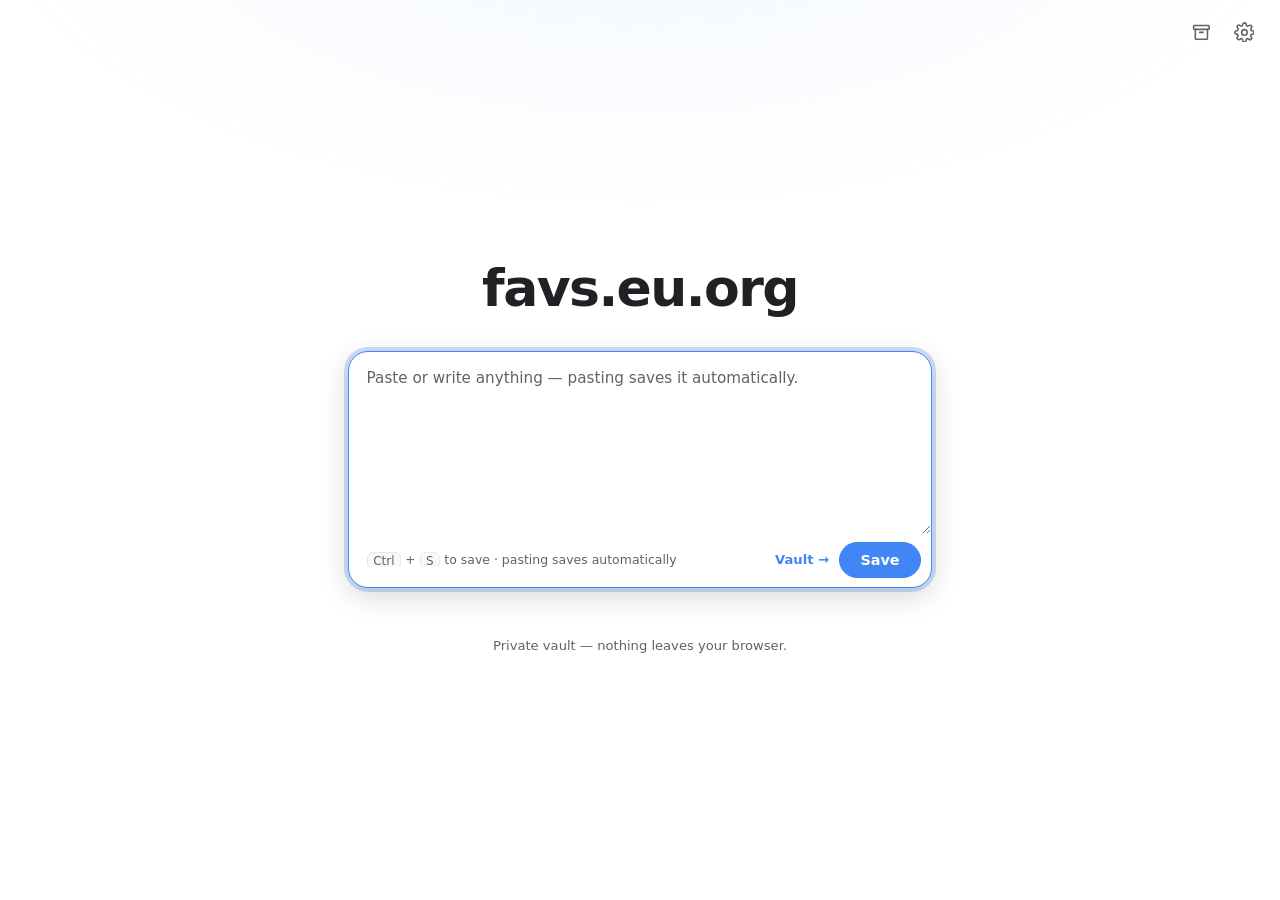
==== commit d2bd18b7: "Remove AI semantic search, autofocus + paste-autosave, keyword-only vault" ====
--- a/index.html
+++ b/index.html
@@ -5,7 +5,7 @@
 <meta name="viewport" content="width=device-width, initial-scale=1.0">
 <title>FAVS</title>
 <meta name="color-scheme" content="light dark">
-<meta name="description" content="FAVS — private pastebin with vault and local semantic search. Everything stays in your browser.">
+<meta name="description" content="FAVS — private pastebin with vault. Everything stays in your browser.">
 <meta name="theme-color" media="(prefers-color-scheme: light)" content="#ffffff">
 <meta name="theme-color" media="(prefers-color-scheme: dark)" content="#202124">
 <link rel="manifest" href="manifest.webmanifest">
@@ -27,15 +27,15 @@
   </div>
   <h1 class="site-title" id="siteTitle">favs.eu.org</h1>
   <section class="composer" aria-label="Text box">
-    <textarea id="composerInput" rows="7" placeholder="Paste or write anything — Save keeps it in your private vault." aria-label="Text box"></textarea>
+    <textarea id="composerInput" rows="7" placeholder="Paste or write anything — pasting saves it automatically." aria-label="Text box" autofocus></textarea>
     <div class="composer-foot">
-      <span class="composer-hint"><kbd>Ctrl</kbd> + <kbd>S</kbd> to save &middot; images &amp; files can be pasted too</span>
+      <span class="composer-hint"><kbd>Ctrl</kbd> + <kbd>S</kbd> to save &middot; pasting saves automatically</span>
       <a class="composer-open" id="vaultOpen" href="vault.html">Vault &rarr;</a>
       <button type="button" class="composer-btn" id="saveBtn">Save</button>
     </div>
   </section>
   <p class="composer-status" id="composerStatus" role="status" aria-live="polite"></p>
-  <p class="home-note">Private vault with local semantic search — nothing leaves your browser.</p>
-  <script src="app.js?v=6"></script>
+  <p class="home-note">Private vault — nothing leaves your browser.</p>
+  <script src="app.js?v=7"></script>
 </body>
 </html>
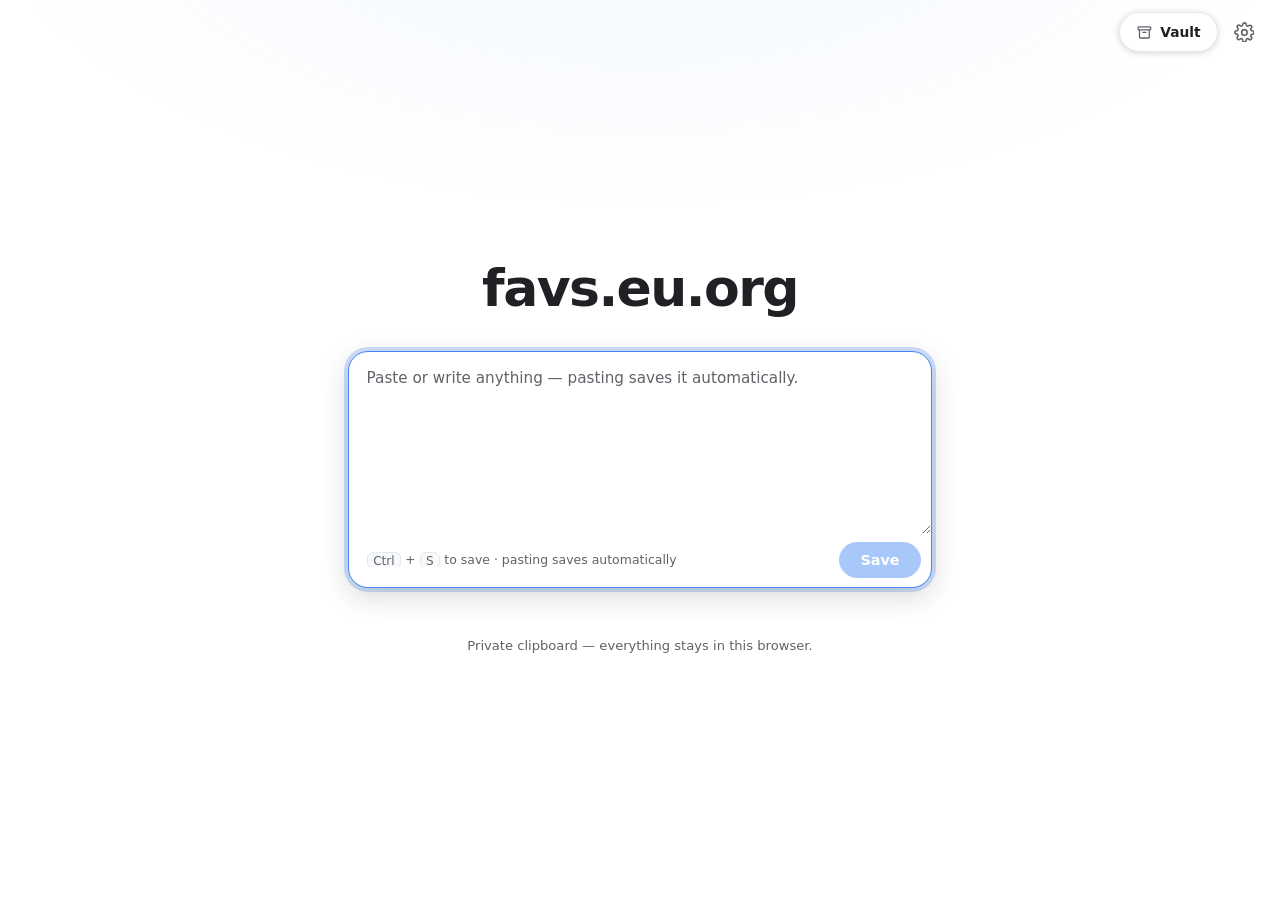
==== commit 6ed3ab36: "Polish clipboard UI: vault pill, search meta, collapsible clips" ====
--- a/index.html
+++ b/index.html
@@ -18,11 +18,11 @@
     if (s.theme === 'light' || s.theme === 'dark') document.documentElement.setAttribute('data-theme', s.theme);
   } catch (e) {}
 </script>
-<link rel="stylesheet" href="styles.css?v=10">
+<link rel="stylesheet" href="styles.css?v=11">
 </head>
 <body class="home">
   <div class="topbar">
-    <a class="icon-btn" href="vault.html" title="Vault — saved clips" aria-label="Vault — saved clips"><svg viewBox="0 0 24 24" fill="none" stroke="currentColor" stroke-width="1.8" stroke-linecap="round" stroke-linejoin="round" aria-hidden="true"><rect x="3" y="4" width="18" height="4.5" rx="1"/><path d="M5 8.5V19a1 1 0 0 0 1 1h12a1 1 0 0 0 1-1V8.5"/><path d="M10 12h4"/></svg></a>
+    <a class="topbar-pill" id="vaultOpen" href="vault.html"><svg viewBox="0 0 24 24" fill="none" stroke="currentColor" stroke-width="1.8" stroke-linecap="round" stroke-linejoin="round" aria-hidden="true"><rect x="3" y="4" width="18" height="4.5" rx="1"/><path d="M5 8.5V19a1 1 0 0 0 1 1h12a1 1 0 0 0 1-1V8.5"/><path d="M10 12h4"/></svg><span>Vault</span><span class="pill-count" id="vaultCount" hidden></span></a>
     <a class="icon-btn" href="settings.html" title="Settings" aria-label="Settings"><svg viewBox="0 0 24 24" fill="none" stroke="currentColor" stroke-width="1.8" stroke-linecap="round" stroke-linejoin="round" aria-hidden="true"><circle cx="12" cy="12" r="3.2"/><path d="M19.4 15a1.7 1.7 0 0 0 .34 1.87l.06.06a2 2 0 1 1-2.83 2.83l-.06-.06a1.7 1.7 0 0 0-1.87-.34 1.7 1.7 0 0 0-1 1.55V21a2 2 0 1 1-4 0v-.09a1.7 1.7 0 0 0-1.11-1.55 1.7 1.7 0 0 0-1.87.34l-.06.06a2 2 0 1 1-2.83-2.83l.06-.06A1.7 1.7 0 0 0 4.6 15a1.7 1.7 0 0 0-1.55-1H3a2 2 0 1 1 0-4h.09A1.7 1.7 0 0 0 4.6 8.89a1.7 1.7 0 0 0-.34-1.87l-.06-.06a2 2 0 1 1 2.83-2.83l.06.06a1.7 1.7 0 0 0 1.87.34h.11A1.7 1.7 0 0 0 10.11 3V3a2 2 0 1 1 4 0v.09c0 .68.4 1.3 1 1.55.62.26 1.34.11 1.87-.34l.06-.06a2 2 0 1 1 2.83 2.83l-.06.06a1.7 1.7 0 0 0-.34 1.87v.11c.26.62.88 1 1.55 1H21a2 2 0 1 1 0 4h-.09c-.68 0-1.3.4-1.51 1Z"/></svg></a>
   </div>
   <h1 class="site-title" id="siteTitle">favs.eu.org</h1>
@@ -30,12 +30,13 @@
     <textarea id="composerInput" rows="7" placeholder="Paste or write anything — pasting saves it automatically." aria-label="Text box" autofocus></textarea>
     <div class="composer-foot">
       <span class="composer-hint"><kbd>Ctrl</kbd> + <kbd>S</kbd> to save &middot; pasting saves automatically</span>
-      <a class="composer-open" id="vaultOpen" href="vault.html">Vault &rarr;</a>
+      <span class="composer-count" id="composerCount" hidden></span>
+      <button type="button" class="composer-clear" id="clearBtn" hidden>Clear</button>
       <button type="button" class="composer-btn" id="saveBtn">Save</button>
     </div>
   </section>
   <p class="composer-status" id="composerStatus" role="status" aria-live="polite"></p>
-  <p class="home-note">Private vault — nothing leaves your browser.</p>
-  <script src="app.js?v=7"></script>
+  <p class="home-note">Private clipboard — everything stays in this browser.</p>
+  <script src="app.js?v=8"></script>
 </body>
 </html>
--- a/styles.css
+++ b/styles.css
@@ -24,6 +24,10 @@
   --accent: #4285f4;
   --radius-pill: 999px;
   --ease: cubic-bezier(0.2, 0, 0, 1);
+  --danger: #d93025;
+  --danger-border: rgba(217, 48, 37, 0.5);
+  --danger-bg: rgba(217, 48, 37, 0.1);
+  --success: #1e8e3e;
 }
 
 @media (prefers-color-scheme: dark) {
@@ -49,10 +53,12 @@
     --tile-bg-hover: #4c4d52;
     --tile-shadow: 0 2px 8px rgba(0, 0, 0, 0.45);
     --accent: #8ab4f8;
+    --danger: #f28b82;
+    --danger-border: rgba(242, 139, 130, 0.55);
+    --danger-bg: rgba(242, 139, 130, 0.14);
+    --success: #81c995;
   }
 }
-
-/* Explicit overrides win over system preference. */
 html[data-theme="light"] {
   color-scheme: light;
   --bg: #ffffff;
@@ -76,8 +82,13 @@
   --tile-bg-hover: #eceef1;
   --tile-shadow: 0 2px 8px rgba(60, 64, 67, 0.2);
   --accent: #4285f4;
-}
-
+  --danger: #d93025;
+  --danger-border: rgba(217, 48, 37, 0.5);
+  --danger-bg: rgba(217, 48, 37, 0.1);
+  --success: #1e8e3e;
+}
+
+/* Explicit overrides win over system preference. */
 html[data-theme="dark"] {
   color-scheme: dark;
   --bg: #202124;
@@ -101,6 +112,10 @@
   --tile-bg-hover: #4c4d52;
   --tile-shadow: 0 2px 8px rgba(0, 0, 0, 0.45);
   --accent: #8ab4f8;
+  --danger: #f28b82;
+  --danger-border: rgba(242, 139, 130, 0.55);
+  --danger-bg: rgba(242, 139, 130, 0.14);
+  --success: #81c995;
 }
 
 * { box-sizing: border-box; }
@@ -173,7 +188,7 @@
   right: 0;
   display: flex;
   align-items: center;
-  gap: 0.15rem;
+  gap: 0.4rem;
   padding: 0.75rem 1rem;
 }
 
@@ -189,22 +204,106 @@
   color: var(--text-muted);
   text-decoration: none;
   cursor: pointer;
-  transition: background 0.18s var(--ease), border-color 0.18s var(--ease), color 0.18s var(--ease), transform 0.18s var(--ease);
+  transition: background 0.18s var(--ease), border-color 0.18s var(--ease), color 0.18s var(--ease), transform 0.12s var(--ease);
 }
 
 .icon-btn:hover {
   background: var(--card-bg);
   border-color: var(--card-border);
   color: var(--text);
-  transform: rotate(24deg);
-}
-
-.icon-btn:active { transform: rotate(24deg) scale(0.94); }
+}
+
+.icon-btn:active { transform: scale(0.94); }
 
 .icon-btn svg {
   width: 1.3rem;
   height: 1.3rem;
   display: block;
+}
+
+/* Labeled vault shortcut in the home topbar, with a live count badge. */
+.topbar-pill {
+  display: inline-flex;
+  align-items: center;
+  gap: 0.45rem;
+  min-height: 2.5rem;
+  padding: 0 1rem;
+  border-radius: var(--radius-pill);
+  border: 1px solid var(--card-border);
+  background: var(--field-bg);
+  color: var(--text);
+  text-decoration: none;
+  font-size: 0.86rem;
+  font-weight: 600;
+  box-shadow: var(--shadow);
+  transition: border-color 0.18s var(--ease), box-shadow 0.18s var(--ease), transform 0.12s var(--ease);
+}
+
+.topbar-pill:hover { border-color: var(--focus-border); box-shadow: var(--shadow-lg); }
+.topbar-pill:active { transform: scale(0.97); }
+
+.topbar-pill svg {
+  width: 1.05rem;
+  height: 1.05rem;
+  display: block;
+  color: var(--text-muted);
+}
+
+.pill-count {
+  min-width: 1.4rem;
+  padding: 0.1rem 0.4rem;
+  border-radius: var(--radius-pill);
+  background: var(--card-bg);
+  border: 1px solid var(--card-border);
+  color: var(--text-muted);
+  font-size: 0.76rem;
+  font-weight: 700;
+  text-align: center;
+  font-variant-numeric: tabular-nums;
+}
+
+.pill-count[hidden] { display: none; }
+
+/* Shared inner-page header (vault + settings). Lives here so every page
+ * gets it from styles.css alone — vault.html does not load settings.css. */
+.settings-topbar {
+  display: flex;
+  align-items: center;
+  gap: 0.85rem;
+  padding: 0.85rem 1.25rem;
+  border-bottom: 1px solid var(--card-border);
+  position: sticky;
+  top: 0;
+  background: var(--bg);
+  background: color-mix(in srgb, var(--bg) 88%, transparent);
+  backdrop-filter: blur(10px);
+  -webkit-backdrop-filter: blur(10px);
+  z-index: 10;
+}
+
+.settings-topbar a.back {
+  display: inline-flex;
+  align-items: center;
+  gap: 0.3rem;
+  color: var(--accent);
+  text-decoration: none;
+  font-size: 0.92rem;
+  font-weight: 600;
+  padding: 0.35rem 0.7rem 0.35rem 0.5rem;
+  margin-left: -0.5rem;
+  border-radius: var(--radius-pill);
+  transition: background 0.15s;
+  white-space: nowrap;
+}
+
+.settings-topbar a.back:hover { background: var(--card-bg); text-decoration: none; }
+
+.settings-topbar h1 {
+  font-size: 1.05rem;
+  margin: 0;
+  font-weight: 700;
+  letter-spacing: -0.01em;
+  white-space: nowrap;
 }
 
 .site-title {
@@ -280,15 +379,32 @@
   padding: 0.05rem 0.35rem;
 }
 
-.composer-foot .composer-open {
-  font-size: 0.82rem;
+/* Subtle character count, shown only while typing. */
+.composer-count {
+  font-size: 0.78rem;
+  color: var(--text-muted);
+  font-variant-numeric: tabular-nums;
+  white-space: nowrap;
+}
+
+.composer-count[hidden] { display: none; }
+
+/* Ghost "Clear" button next to Save. */
+.composer-clear {
+  padding: 0.55rem 0.9rem;
+  border: 1px solid transparent;
+  background: transparent;
+  color: var(--text-muted);
+  border-radius: var(--radius-pill);
+  cursor: pointer;
+  font-size: 0.86rem;
   font-weight: 600;
-  color: var(--accent);
-  text-decoration: none;
-  white-space: nowrap;
-}
-
-.composer-foot .composer-open:hover { text-decoration: underline; }
+  white-space: nowrap;
+  transition: background 0.15s var(--ease), color 0.15s var(--ease);
+}
+
+.composer-clear:hover { background: var(--card-bg); color: var(--text); }
+.composer-clear[hidden] { display: none; }
 
 .composer-btn {
   padding: 0.55rem 1.3rem;
@@ -305,18 +421,25 @@
 
 .composer-btn:hover { background: var(--button-hover); border-color: var(--button-hover); }
 .composer-btn:active { transform: scale(0.97); }
-.composer-btn:disabled { opacity: 0.6; cursor: default; }
+.composer-btn:disabled { opacity: 0.45; cursor: default; }
+.composer-btn:disabled:hover { background: var(--button-bg); border-color: var(--button-border); }
 
 .composer-status {
   min-height: 1.25rem;
   margin: 0.45rem 0 0;
+  max-width: min(92vw, 584px);
   font-size: 0.82rem;
   color: var(--text-muted);
   text-align: center;
 }
 
-.composer-status.ok { color: #1e8e3e; }
-.composer-status.err { color: #d93025; }
+.composer-status.ok { color: var(--success); }
+.composer-status.err { color: var(--danger); }
+
+.composer-status a {
+  color: inherit;
+  font-weight: 600;
+}
 
 .home-note {
   margin: 1.25rem 0 0;
@@ -326,3 +449,17 @@
   text-align: center;
   line-height: 1.5;
 }
+
+@media (max-width: 520px) {
+  .home { padding-top: 4.5rem; }
+  .composer-hint { display: none; }
+  .composer-foot { gap: 0.4rem; }
+  .composer-count { flex: 1; min-width: 0; }
+}
+
+@media (prefers-reduced-motion: reduce) {
+  *, *::before, *::after {
+    animation-duration: 0.01ms !important;
+    transition-duration: 0.01ms !important;
+  }
+}
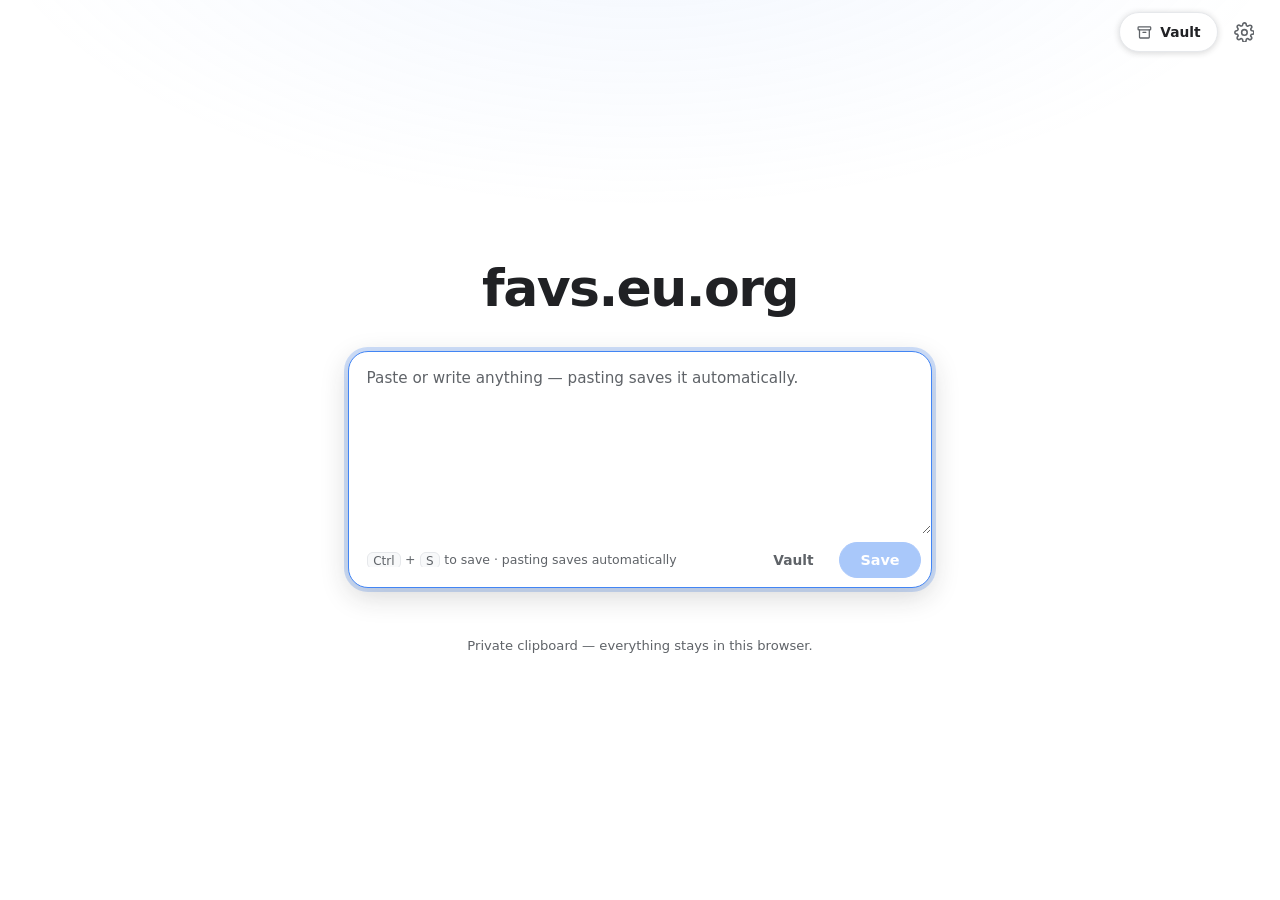
==== commit 2ec1bc12: "Keep pasted text in box, add Vault shortcut next to Save" ====
--- a/index.html
+++ b/index.html
@@ -18,7 +18,7 @@
     if (s.theme === 'light' || s.theme === 'dark') document.documentElement.setAttribute('data-theme', s.theme);
   } catch (e) {}
 </script>
-<link rel="stylesheet" href="styles.css?v=11">
+<link rel="stylesheet" href="styles.css?v=12">
 </head>
 <body class="home">
   <div class="topbar">
@@ -32,11 +32,12 @@
       <span class="composer-hint"><kbd>Ctrl</kbd> + <kbd>S</kbd> to save &middot; pasting saves automatically</span>
       <span class="composer-count" id="composerCount" hidden></span>
       <button type="button" class="composer-clear" id="clearBtn" hidden>Clear</button>
+      <a class="composer-vault" href="vault.html">Vault</a>
       <button type="button" class="composer-btn" id="saveBtn">Save</button>
     </div>
   </section>
   <p class="composer-status" id="composerStatus" role="status" aria-live="polite"></p>
   <p class="home-note">Private clipboard — everything stays in this browser.</p>
-  <script src="app.js?v=8"></script>
+  <script src="app.js?v=9"></script>
 </body>
 </html>
--- a/styles.css
+++ b/styles.css
@@ -406,6 +406,23 @@
 .composer-clear:hover { background: var(--card-bg); color: var(--text); }
 .composer-clear[hidden] { display: none; }
 
+/* Vault shortcut next to Save — same ghost style as Clear, always visible. */
+.composer-vault {
+  padding: 0.55rem 0.9rem;
+  border: 1px solid transparent;
+  background: transparent;
+  color: var(--text-muted);
+  border-radius: var(--radius-pill);
+  cursor: pointer;
+  font-size: 0.86rem;
+  font-weight: 600;
+  white-space: nowrap;
+  text-decoration: none;
+  transition: background 0.15s var(--ease), color 0.15s var(--ease);
+}
+
+.composer-vault:hover { background: var(--card-bg); color: var(--text); }
+
 .composer-btn {
   padding: 0.55rem 1.3rem;
   border: 1px solid var(--button-border);
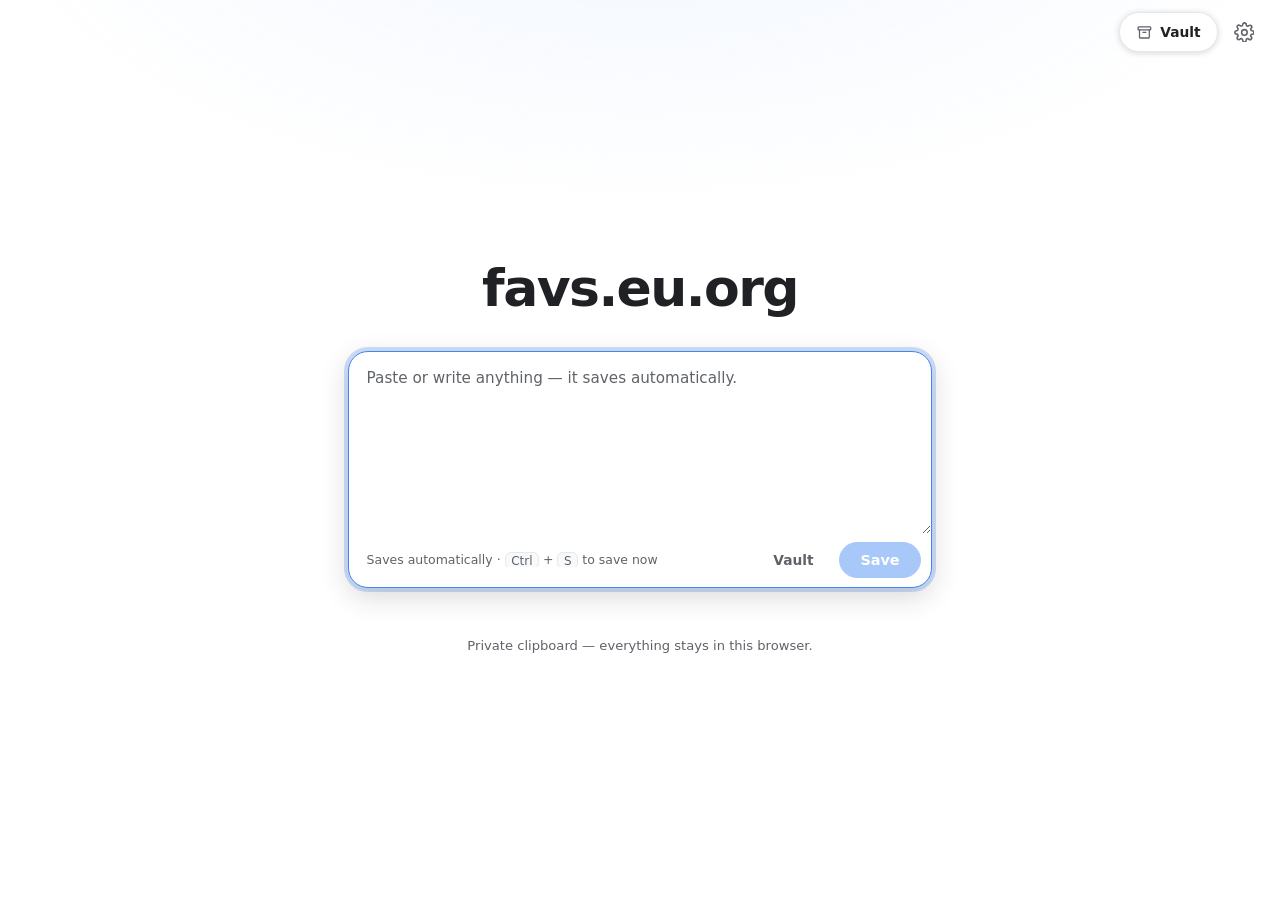
==== commit 556cc51d: "Notepad sessions: one clip per writing burst, autosave on idle; trim AGENTS.md" ====
--- a/index.html
+++ b/index.html
@@ -27,9 +27,9 @@
   </div>
   <h1 class="site-title" id="siteTitle">favs.eu.org</h1>
   <section class="composer" aria-label="Text box">
-    <textarea id="composerInput" rows="7" placeholder="Paste or write anything — pasting saves it automatically." aria-label="Text box" autofocus></textarea>
+    <textarea id="composerInput" rows="7" placeholder="Paste or write anything — it saves automatically." aria-label="Text box" autofocus></textarea>
     <div class="composer-foot">
-      <span class="composer-hint"><kbd>Ctrl</kbd> + <kbd>S</kbd> to save &middot; pasting saves automatically</span>
+      <span class="composer-hint">Saves automatically &middot; <kbd>Ctrl</kbd> + <kbd>S</kbd> to save now</span>
       <span class="composer-count" id="composerCount" hidden></span>
       <button type="button" class="composer-clear" id="clearBtn" hidden>Clear</button>
       <a class="composer-vault" href="vault.html">Vault</a>
@@ -38,6 +38,6 @@
   </section>
   <p class="composer-status" id="composerStatus" role="status" aria-live="polite"></p>
   <p class="home-note">Private clipboard — everything stays in this browser.</p>
-  <script src="app.js?v=9"></script>
+  <script src="app.js?v=10"></script>
 </body>
 </html>
